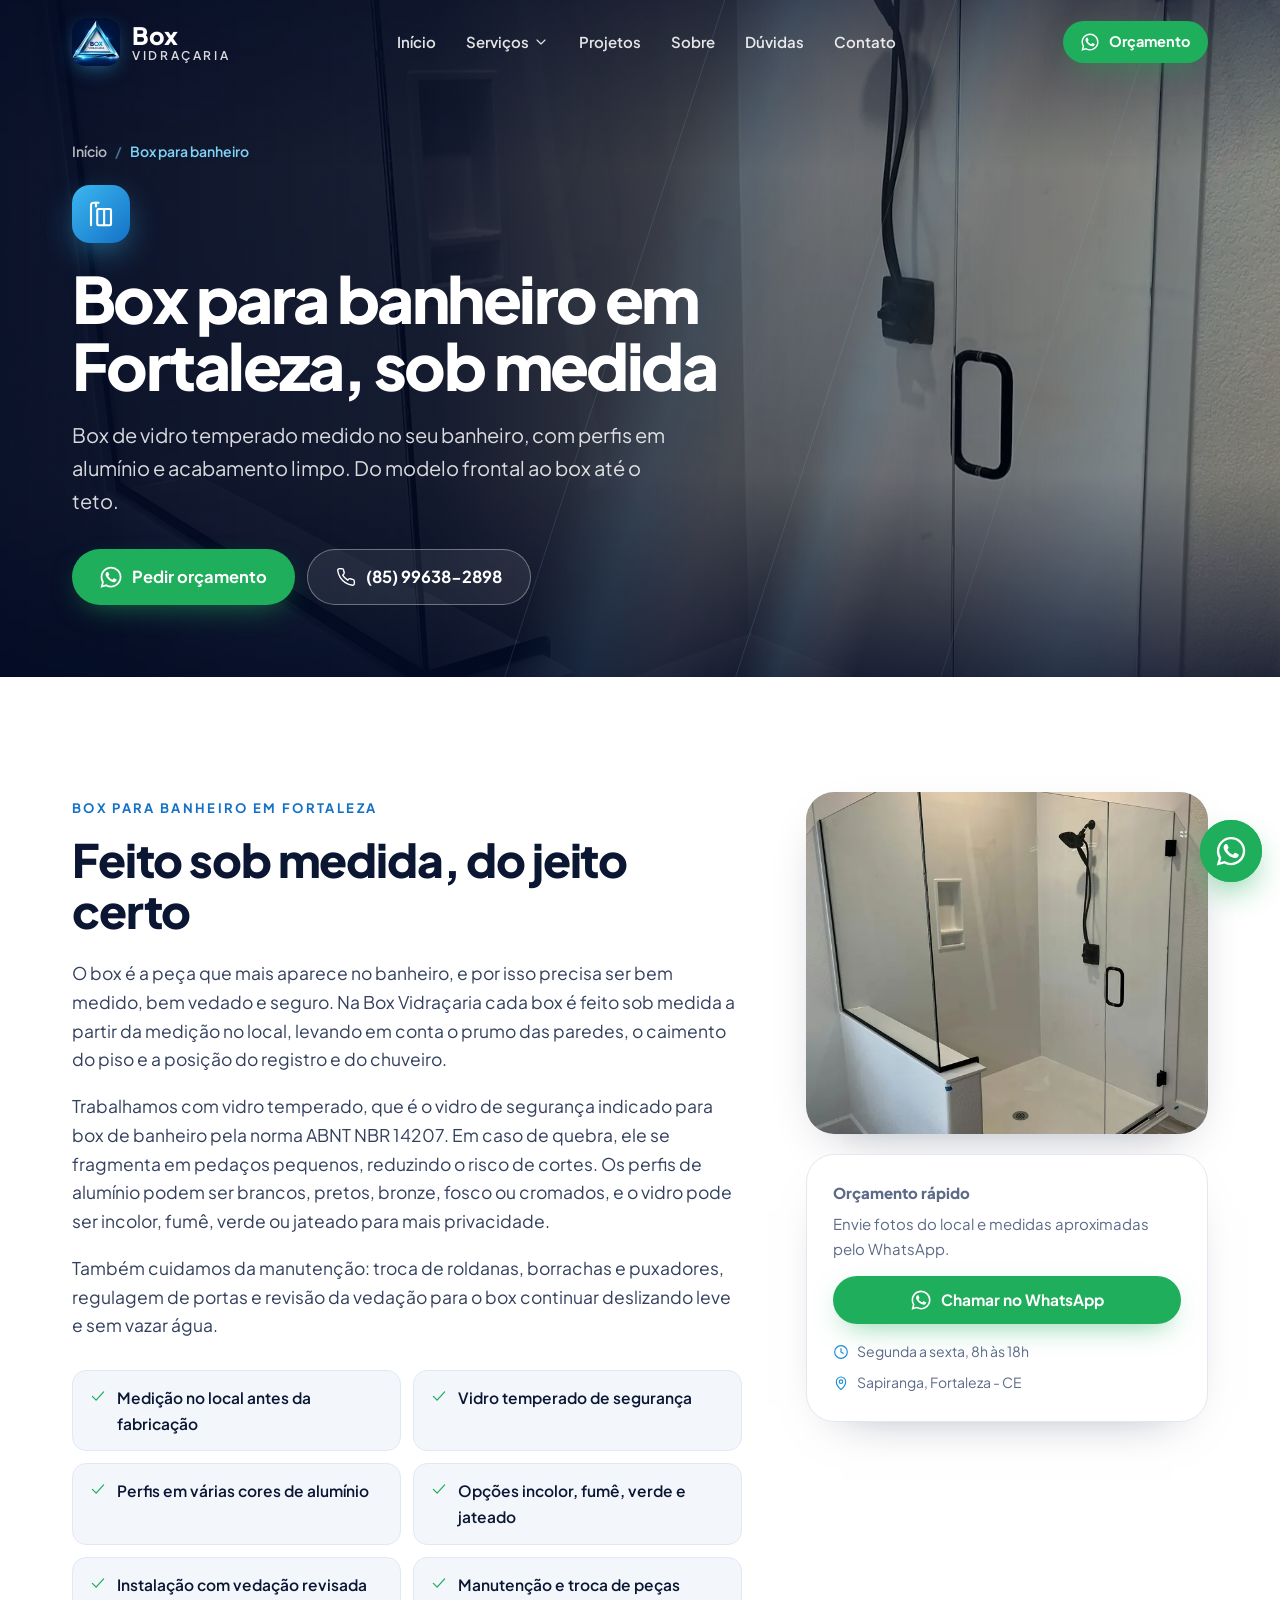
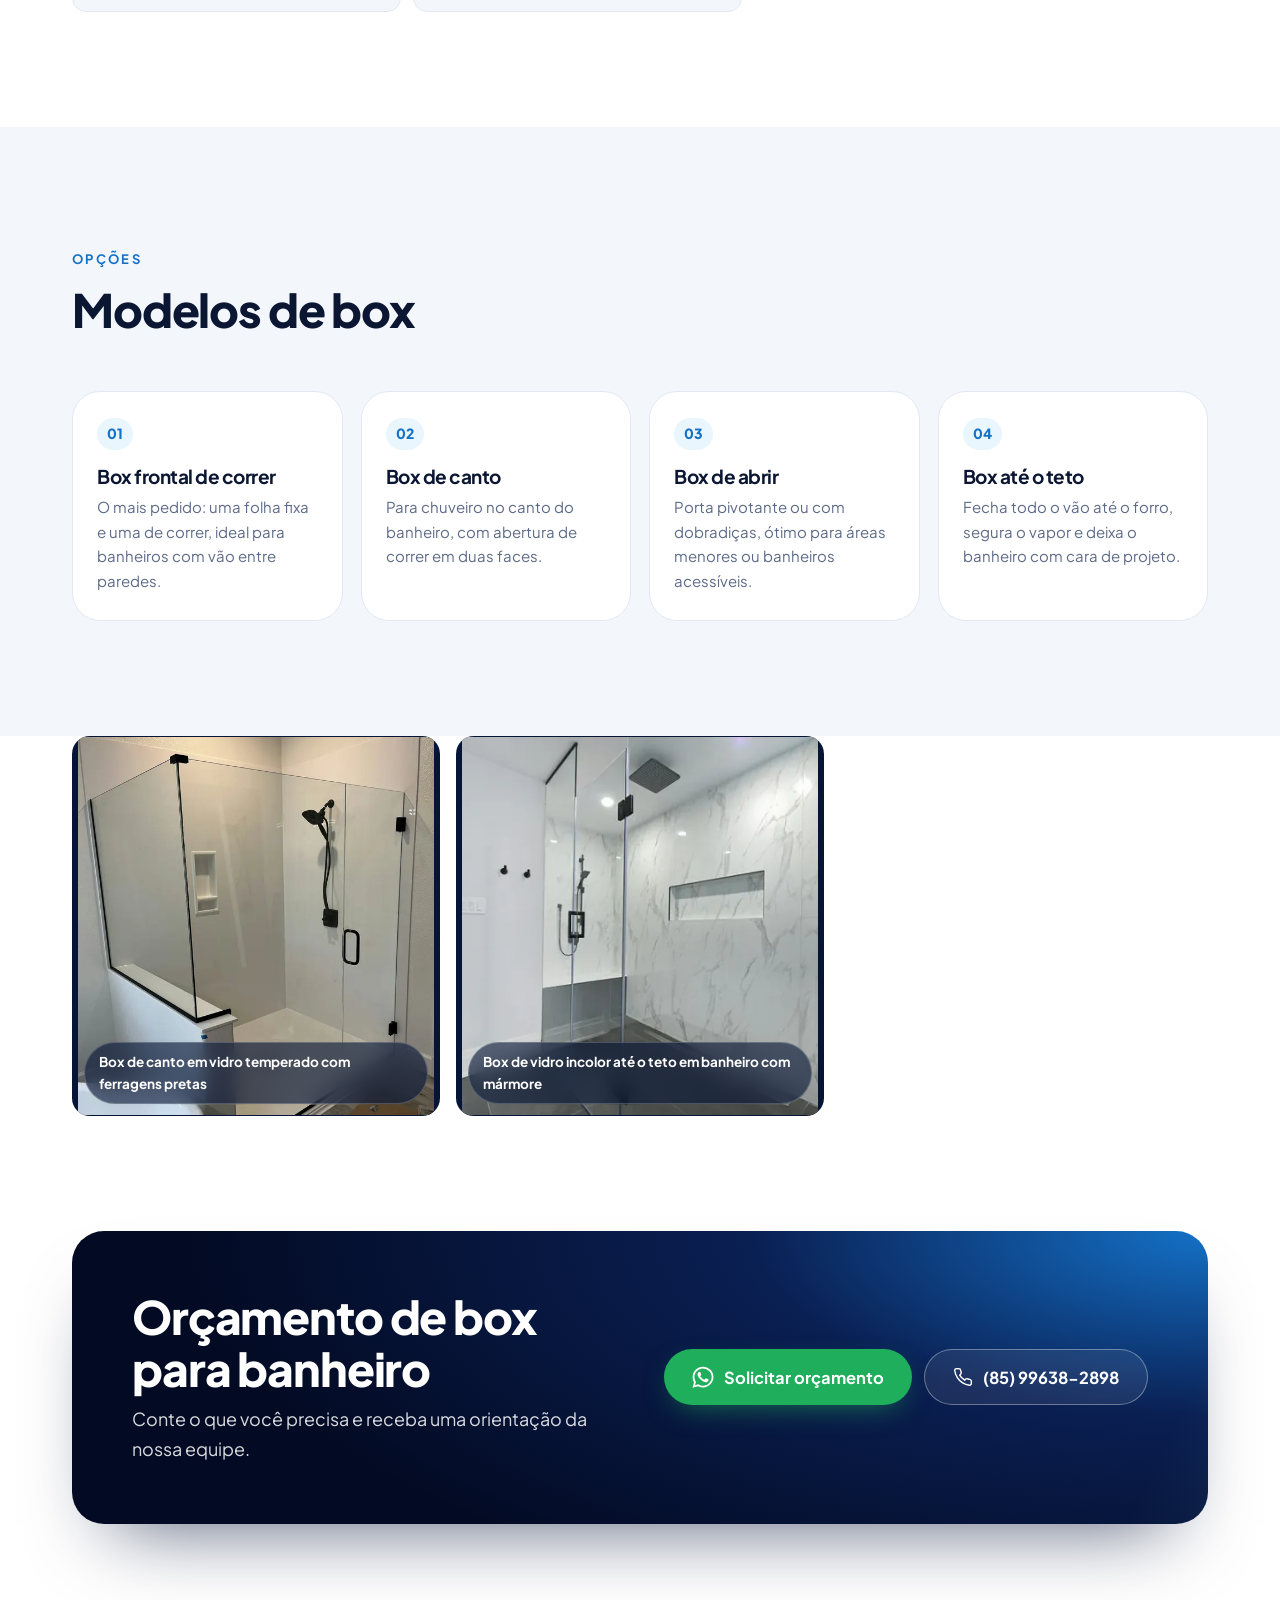
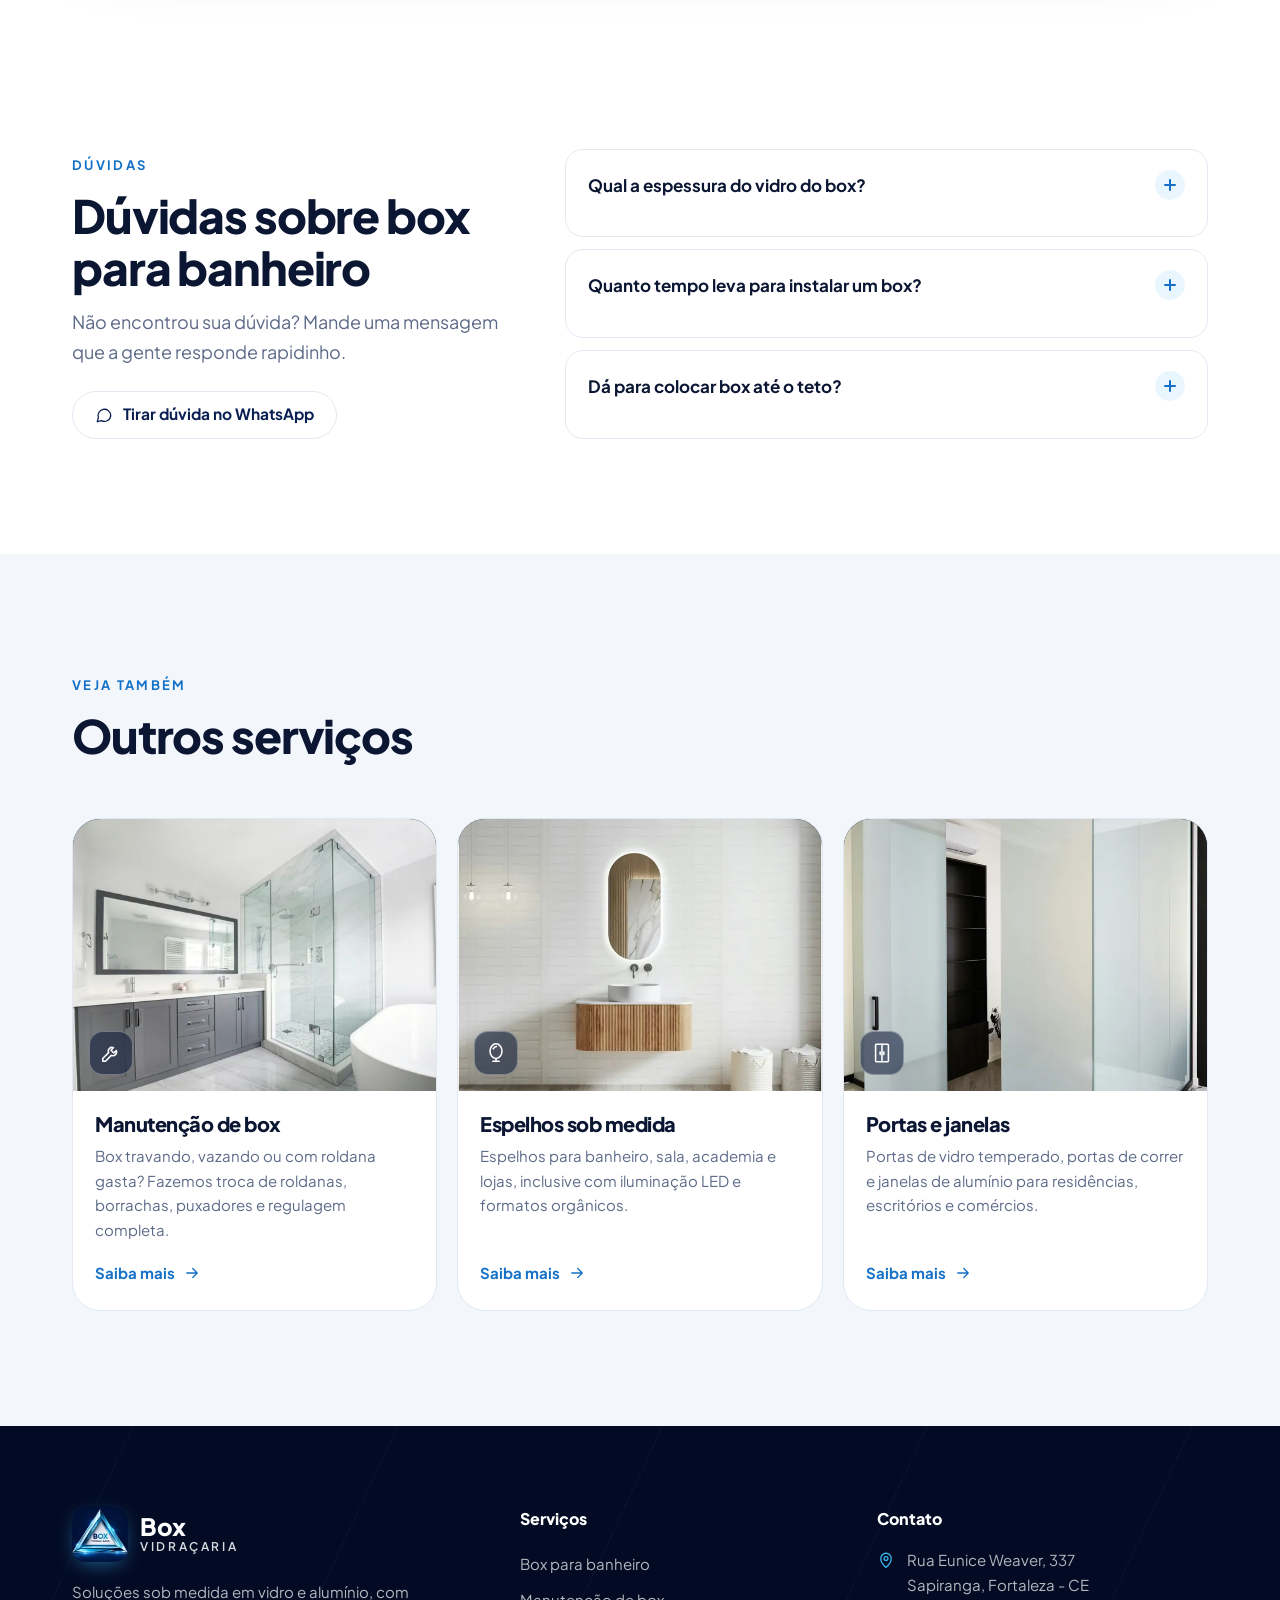
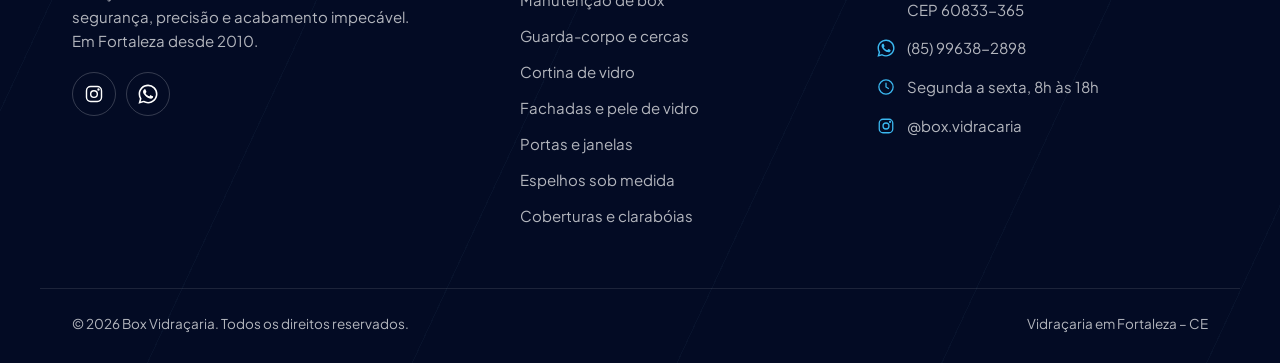
==== box-para-banheiro/index.html @ 55c92d2b "Add files via upload" ====
<!doctype html>
<html lang="pt-BR">
<head>
<meta charset="utf-8">
<meta name="viewport" content="width=device-width, initial-scale=1, viewport-fit=cover">
<title>Box para Banheiro em Fortaleza | Vidro Temperado Sob Medida</title>
<meta name="description" content="Box para banheiro em Fortaleza feito sob medida em vidro temperado: frontal, de canto, de abrir e até o teto. Medição, fabricação e instalação. Peça orçamento.">
<link rel="canonical" href="https://boxvidracariafortaleza.com.br/box-para-banheiro/">
<meta name="robots" content="index, follow, max-image-preview:large">
<meta name="theme-color" content="#061436">
<meta name="geo.region" content="BR-CE">
<meta name="geo.placename" content="Fortaleza">
<meta property="og:type" content="website">
<meta property="og:locale" content="pt_BR">
<meta property="og:site_name" content="Box Vidraçaria">
<meta property="og:title" content="Box para Banheiro em Fortaleza | Vidro Temperado Sob Medida">
<meta property="og:description" content="Box para banheiro em Fortaleza feito sob medida em vidro temperado: frontal, de canto, de abrir e até o teto. Medição, fabricação e instalação. Peça orçamento.">
<meta property="og:url" content="https://boxvidracariafortaleza.com.br/box-para-banheiro/">
<meta property="og:image" content="https://boxvidracariafortaleza.com.br/assets/img/og-box-vidracaria.jpg">
<meta property="og:image:alt" content="Box Vidraçaria – vidraçaria em Fortaleza">
<meta name="twitter:card" content="summary_large_image">
<meta name="twitter:title" content="Box para Banheiro em Fortaleza | Vidro Temperado Sob Medida">
<meta name="twitter:description" content="Box para banheiro em Fortaleza feito sob medida em vidro temperado: frontal, de canto, de abrir e até o teto. Medição, fabricação e instalação. Peça orçamento.">
<meta name="twitter:image" content="https://boxvidracariafortaleza.com.br/assets/img/og-box-vidracaria.jpg">
<link rel="icon" href="../favicon.ico" sizes="any">
<link rel="icon" href="../favicon-32.png" type="image/png" sizes="32x32">
<link rel="apple-touch-icon" href="../apple-touch-icon.png">
<link rel="manifest" href="../site.webmanifest">
<link rel="preconnect" href="https://fonts.googleapis.com">
<link rel="preconnect" href="https://fonts.gstatic.com" crossorigin>
<link href="https://fonts.googleapis.com/css2?family=Plus+Jakarta+Sans:wght@400;500;600;700;800&display=swap" rel="stylesheet">
<link rel="stylesheet" href="../assets/css/styles.css?v=2026-11-05">
<script type="application/ld+json">{"@context":"https://schema.org","@type":"HomeAndConstructionBusiness","@id":"https://boxvidracariafortaleza.com.br/#empresa","name":"Box Vidraçaria","alternateName":"Box Vidraçaria Fortaleza","description":"Vidraçaria em Fortaleza desde 2010: box para banheiro, guarda-corpo, cortina de vidro, espelhos, portas, janelas, fachadas e pele de vidro sob medida.","url":"https://boxvidracariafortaleza.com.br/","logo":"https://boxvidracariafortaleza.com.br/logo.png","image":["https://boxvidracariafortaleza.com.br/assets/img/og-box-vidracaria.jpg","https://boxvidracariafortaleza.com.br/logo.png"],"telephone":"+5585996382898","priceRange":"$$","foundingDate":"2010","address":{"@type":"PostalAddress","streetAddress":"Rua Eunice Weaver, 337","addressLocality":"Fortaleza","addressRegion":"CE","postalCode":"60833-365","addressCountry":"BR"},"hasMap":"https://www.google.com/maps/search/?api=1&query=Rua+Eunice+Weaver+337+Sapiranga+Fortaleza+CE","areaServed":[{"@type":"City","name":"Fortaleza"},{"@type":"AdministrativeArea","name":"Região Metropolitana de Fortaleza"}],"openingHoursSpecification":[{"@type":"OpeningHoursSpecification","dayOfWeek":["Monday","Tuesday","Wednesday","Thursday","Friday"],"opens":"08:00","closes":"18:00"}],"sameAs":["https://www.instagram.com/box.vidracaria/"],"contactPoint":{"@type":"ContactPoint","telephone":"+5585996382898","contactType":"customer service","areaServed":"BR","availableLanguage":"Portuguese"},"hasOfferCatalog":{"@type":"OfferCatalog","name":"Serviços de vidraçaria","itemListElement":[{"@type":"Offer","itemOffered":{"@type":"Service","name":"Box para banheiro","url":"https://boxvidracariafortaleza.com.br/box-para-banheiro/"}},{"@type":"Offer","itemOffered":{"@type":"Service","name":"Manutenção de box","url":"https://boxvidracariafortaleza.com.br/manutencao-de-box/"}},{"@type":"Offer","itemOffered":{"@type":"Service","name":"Guarda-corpo e cercas","url":"https://boxvidracariafortaleza.com.br/guarda-corpo-de-vidro/"}},{"@type":"Offer","itemOffered":{"@type":"Service","name":"Cortina de vidro","url":"https://boxvidracariafortaleza.com.br/cortina-de-vidro/"}},{"@type":"Offer","itemOffered":{"@type":"Service","name":"Fachadas e pele de vidro","url":"https://boxvidracariafortaleza.com.br/fachada-pele-de-vidro/"}},{"@type":"Offer","itemOffered":{"@type":"Service","name":"Portas e janelas","url":"https://boxvidracariafortaleza.com.br/portas-e-janelas/"}},{"@type":"Offer","itemOffered":{"@type":"Service","name":"Espelhos sob medida","url":"https://boxvidracariafortaleza.com.br/espelhos-sob-medida/"}},{"@type":"Offer","itemOffered":{"@type":"Service","name":"Coberturas e clarabóias","url":"https://boxvidracariafortaleza.com.br/cobertura-de-vidro/"}}]}}</script>
<script type="application/ld+json">{"@context":"https://schema.org","@type":"Service","name":"Box para banheiro","serviceType":"Box para banheiro","description":"Box para banheiro em Fortaleza feito sob medida em vidro temperado: frontal, de canto, de abrir e até o teto. Medição, fabricação e instalação. Peça orçamento.","url":"https://boxvidracariafortaleza.com.br/box-para-banheiro/","provider":{"@id":"https://boxvidracariafortaleza.com.br/#empresa"},"areaServed":{"@type":"City","name":"Fortaleza"},"image":"https://boxvidracariafortaleza.com.br/assets/img/box-canto-1600.webp"}</script>
<script type="application/ld+json">{"@context":"https://schema.org","@type":"BreadcrumbList","itemListElement":[{"@type":"ListItem","position":1,"name":"Início","item":"https://boxvidracariafortaleza.com.br/"},{"@type":"ListItem","position":2,"name":"Box para banheiro","item":"https://boxvidracariafortaleza.com.br/box-para-banheiro/"}]}</script>
<script type="application/ld+json">{"@context":"https://schema.org","@type":"FAQPage","mainEntity":[{"@type":"Question","name":"Qual a espessura do vidro do box?","acceptedAnswer":{"@type":"Answer","text":"O padrão para box de correr é o vidro temperado de 8 mm, que oferece boa rigidez e segurança. O vidro é sempre definido na medição, conforme o modelo e o tamanho do vão."}},{"@type":"Question","name":"Quanto tempo leva para instalar um box?","acceptedAnswer":{"@type":"Answer","text":"Depois da medição, o vidro temperado é produzido sob medida. O prazo de entrega é informado no orçamento; a instalação em si costuma ser feita em poucas horas."}},{"@type":"Question","name":"Dá para colocar box até o teto?","acceptedAnswer":{"@type":"Answer","text":"Sim. O box até o teto fecha todo o vão, ajuda a manter o vapor no chuveiro e deixa o banheiro mais moderno. Avaliamos a altura e o forro na visita técnica."}}]}</script>
</head>
<body>
<a class="skip" href="#conteudo">Pular para o conteúdo</a>
<header class="site-header" data-header>
  <div class="container nav-wrap">
    <a class="brand" href="../" aria-label="Box Vidraçaria – página inicial">
      <img src="../assets/img/logo-96.webp" srcset="../assets/img/logo-96.webp 1x, ../assets/img/logo-192.webp 2x" width="48" height="48" alt="">
      <span class="brand-text"><strong>Box</strong><small>Vidraçaria</small></span>
    </a>
    <nav class="main-nav" aria-label="Navegação principal">
      <ul>
        <li><a href="../">Início</a></li>
        <li class="has-drop">
          <button type="button" class="drop-btn" aria-expanded="false" aria-controls="drop-servicos">Serviços <svg class="ico " width="16" height="16" viewBox="0 0 24 24" fill="none" stroke="currentColor" stroke-width="1.7" stroke-linecap="round" stroke-linejoin="round" aria-hidden="true" focusable="false"><path d="M6 9l6 6 6-6"/></svg></button>
          <div class="drop" id="drop-servicos"><ul><li><a href="../box-para-banheiro/"><svg class="ico " width="18" height="18" viewBox="0 0 24 24" fill="none" stroke="currentColor" stroke-width="1.7" stroke-linecap="round" stroke-linejoin="round" aria-hidden="true" focusable="false"><path d="M4 21V5a2 2 0 0 1 2-2h4"/><path d="M8 3v3"/><rect x="9" y="8" width="11" height="13" rx="1"/><path d="M14.5 8v13"/></svg><span>Box para banheiro</span></a></li><li><a href="../manutencao-de-box/"><svg class="ico " width="18" height="18" viewBox="0 0 24 24" fill="none" stroke="currentColor" stroke-width="1.7" stroke-linecap="round" stroke-linejoin="round" aria-hidden="true" focusable="false"><path d="M14.7 6.3a4 4 0 0 0-5.3 5.3L3 18v3h3l6.4-6.4a4 4 0 0 0 5.3-5.3L15 12l-3-3z"/></svg><span>Manutenção de box</span></a></li><li><a href="../guarda-corpo-de-vidro/"><svg class="ico " width="18" height="18" viewBox="0 0 24 24" fill="none" stroke="currentColor" stroke-width="1.7" stroke-linecap="round" stroke-linejoin="round" aria-hidden="true" focusable="false"><path d="M2 7h20M3 7v13M21 7v13M2 20h20"/><path d="M7.5 9.5l3 8M13 9.5l3 8" opacity=".55"/></svg><span>Guarda-corpo e cercas</span></a></li><li><a href="../cortina-de-vidro/"><svg class="ico " width="18" height="18" viewBox="0 0 24 24" fill="none" stroke="currentColor" stroke-width="1.7" stroke-linecap="round" stroke-linejoin="round" aria-hidden="true" focusable="false"><path d="M2 4h20M3 20h18"/><path d="M5 4v16M10 4v16M15 4v16M20 4v16"/><path d="M6.5 9l2 2M11.5 9l2 2M16.5 9l2 2" opacity=".55"/></svg><span>Cortina de vidro</span></a></li><li><a href="../fachada-pele-de-vidro/"><svg class="ico " width="18" height="18" viewBox="0 0 24 24" fill="none" stroke="currentColor" stroke-width="1.7" stroke-linecap="round" stroke-linejoin="round" aria-hidden="true" focusable="false"><rect x="4" y="2.5" width="16" height="19" rx="1"/><path d="M4 8.8h16M4 15.2h16M9.3 2.5v19M14.7 2.5v19"/></svg><span>Fachadas e pele de vidro</span></a></li><li><a href="../portas-e-janelas/"><svg class="ico " width="18" height="18" viewBox="0 0 24 24" fill="none" stroke="currentColor" stroke-width="1.7" stroke-linecap="round" stroke-linejoin="round" aria-hidden="true" focusable="false"><rect x="5" y="2.5" width="14" height="19" rx="1"/><path d="M12 2.5v19M10 11v2.5M14 11v2.5"/></svg><span>Portas e janelas</span></a></li><li><a href="../espelhos-sob-medida/"><svg class="ico " width="18" height="18" viewBox="0 0 24 24" fill="none" stroke="currentColor" stroke-width="1.7" stroke-linecap="round" stroke-linejoin="round" aria-hidden="true" focusable="false"><ellipse cx="12" cy="10" rx="6.5" ry="8"/><path d="M9 7.5c.8-1.6 2-2.4 3.5-2.6M12 18v3M8.5 21h7"/></svg><span>Espelhos sob medida</span></a></li><li><a href="../cobertura-de-vidro/"><svg class="ico " width="18" height="18" viewBox="0 0 24 24" fill="none" stroke="currentColor" stroke-width="1.7" stroke-linecap="round" stroke-linejoin="round" aria-hidden="true" focusable="false"><path d="M2 13L12 4l10 9"/><path d="M5.5 10v10h13V10"/><path d="M8.5 8.2l3.5 3.3 3.5-3.3" opacity=".55"/></svg><span>Coberturas e clarabóias</span></a></li></ul></div>
        </li>
        <li><a href="../#projetos">Projetos</a></li>
        <li><a href="../#sobre">Sobre</a></li>
        <li><a href="../#duvidas">Dúvidas</a></li>
        <li><a href="../#contato">Contato</a></li>
      </ul>
    </nav>
    <div class="nav-actions">
      <a class="btn btn-wa btn-sm hide-sm" href="https://wa.me/5585996382898?text=Ol%C3%A1%21%20Vim%20pelo%20site%20e%20gostaria%20de%20um%20or%C3%A7amento." target="_blank" rel="noopener"><svg class="ico " width="18" height="18" viewBox="0 0 24 24" fill="currentColor" aria-hidden="true" focusable="false"><path d="M17.47 14.38c-.3-.15-1.75-.86-2.02-.96-.27-.1-.47-.15-.66.15-.2.3-.76.96-.93 1.16-.17.2-.34.22-.64.07-.3-.15-1.25-.46-2.38-1.47-.88-.79-1.47-1.76-1.65-2.06-.17-.3-.02-.46.13-.6.13-.14.3-.35.45-.52.15-.17.2-.3.3-.5.1-.2.05-.37-.02-.52-.08-.15-.67-1.6-.92-2.2-.24-.58-.49-.5-.67-.5h-.57c-.2 0-.52.07-.79.37-.27.3-1.04 1.02-1.04 2.48 0 1.46 1.07 2.88 1.21 3.08.15.2 2.1 3.2 5.08 4.49.71.31 1.26.49 1.7.63.71.23 1.36.2 1.87.12.57-.09 1.75-.72 2-1.41.25-.69.25-1.29.17-1.41-.07-.12-.27-.2-.57-.35zM12.04 21.5h-.01a9.4 9.4 0 0 1-4.8-1.31l-.34-.2-3.57.94.95-3.48-.22-.36a9.41 9.41 0 0 1-1.44-5.02c0-5.2 4.23-9.43 9.44-9.43a9.37 9.37 0 0 1 6.67 2.77 9.37 9.37 0 0 1 2.76 6.67c0 5.2-4.24 9.42-9.44 9.42zm8.03-17.46A11.27 11.27 0 0 0 12.04.72C5.79.72.7 5.8.7 12.06c0 2 .52 3.95 1.52 5.67L.6 23.6l6.02-1.58a11.33 11.33 0 0 0 5.42 1.38h.01c6.25 0 11.34-5.09 11.34-11.34 0-3.03-1.18-5.88-3.32-8.02z"/></svg><span>Orçamento</span></a>
      <button class="menu-btn" type="button" aria-expanded="false" aria-controls="menu-movel" aria-label="Abrir menu" data-menu-btn>
        <span class="menu-ico"><svg class="ico " width="22" height="22" viewBox="0 0 24 24" fill="none" stroke="currentColor" stroke-width="1.7" stroke-linecap="round" stroke-linejoin="round" aria-hidden="true" focusable="false"><path d="M4 7h16M4 12h16M4 17h16"/></svg></span><span class="close-ico"><svg class="ico " width="22" height="22" viewBox="0 0 24 24" fill="none" stroke="currentColor" stroke-width="1.7" stroke-linecap="round" stroke-linejoin="round" aria-hidden="true" focusable="false"><path d="M6 6l12 12M18 6L6 18"/></svg></span>
      </button>
    </div>
  </div>
  <div class="mobile-menu" id="menu-movel" data-menu hidden>
    <div class="container">
      <p class="mm-label">Serviços</p>
      <ul class="mm-services"><li><a href="../box-para-banheiro/">Box para banheiro</a></li><li><a href="../manutencao-de-box/">Manutenção de box</a></li><li><a href="../guarda-corpo-de-vidro/">Guarda-corpo e cercas</a></li><li><a href="../cortina-de-vidro/">Cortina de vidro</a></li><li><a href="../fachada-pele-de-vidro/">Fachadas e pele de vidro</a></li><li><a href="../portas-e-janelas/">Portas e janelas</a></li><li><a href="../espelhos-sob-medida/">Espelhos sob medida</a></li><li><a href="../cobertura-de-vidro/">Coberturas e clarabóias</a></li></ul>
      <ul class="mm-main">
        <li><a href="../">Início</a></li>
        <li><a href="../#projetos">Projetos</a></li>
        <li><a href="../#sobre">Sobre</a></li>
        <li><a href="../#duvidas">Dúvidas</a></li>
        <li><a href="../#contato">Contato</a></li>
      </ul>
      <a class="btn btn-wa btn-block" href="https://wa.me/5585996382898?text=Ol%C3%A1%21%20Vim%20pelo%20site%20e%20gostaria%20de%20um%20or%C3%A7amento." target="_blank" rel="noopener"><svg class="ico " width="20" height="20" viewBox="0 0 24 24" fill="currentColor" aria-hidden="true" focusable="false"><path d="M17.47 14.38c-.3-.15-1.75-.86-2.02-.96-.27-.1-.47-.15-.66.15-.2.3-.76.96-.93 1.16-.17.2-.34.22-.64.07-.3-.15-1.25-.46-2.38-1.47-.88-.79-1.47-1.76-1.65-2.06-.17-.3-.02-.46.13-.6.13-.14.3-.35.45-.52.15-.17.2-.3.3-.5.1-.2.05-.37-.02-.52-.08-.15-.67-1.6-.92-2.2-.24-.58-.49-.5-.67-.5h-.57c-.2 0-.52.07-.79.37-.27.3-1.04 1.02-1.04 2.48 0 1.46 1.07 2.88 1.21 3.08.15.2 2.1 3.2 5.08 4.49.71.31 1.26.49 1.7.63.71.23 1.36.2 1.87.12.57-.09 1.75-.72 2-1.41.25-.69.25-1.29.17-1.41-.07-.12-.27-.2-.57-.35zM12.04 21.5h-.01a9.4 9.4 0 0 1-4.8-1.31l-.34-.2-3.57.94.95-3.48-.22-.36a9.41 9.41 0 0 1-1.44-5.02c0-5.2 4.23-9.43 9.44-9.43a9.37 9.37 0 0 1 6.67 2.77 9.37 9.37 0 0 1 2.76 6.67c0 5.2-4.24 9.42-9.44 9.42zm8.03-17.46A11.27 11.27 0 0 0 12.04.72C5.79.72.7 5.8.7 12.06c0 2 .52 3.95 1.52 5.67L.6 23.6l6.02-1.58a11.33 11.33 0 0 0 5.42 1.38h.01c6.25 0 11.34-5.09 11.34-11.34 0-3.03-1.18-5.88-3.32-8.02z"/></svg><span>Pedir orçamento no WhatsApp</span></a>
      <a class="mm-phone" href="tel:+5585996382898"><svg class="ico " width="18" height="18" viewBox="0 0 24 24" fill="none" stroke="currentColor" stroke-width="1.7" stroke-linecap="round" stroke-linejoin="round" aria-hidden="true" focusable="false"><path d="M22 16.9v3a2 2 0 0 1-2.2 2 19.8 19.8 0 0 1-8.6-3.1 19.5 19.5 0 0 1-6-6A19.8 19.8 0 0 1 2.1 4.2 2 2 0 0 1 4.1 2h3a2 2 0 0 1 2 1.7c.1.9.4 1.8.7 2.7a2 2 0 0 1-.5 2.1L8 9.8a16 16 0 0 0 6 6l1.3-1.3a2 2 0 0 1 2.1-.4c.9.3 1.8.6 2.7.7a2 2 0 0 1 1.7 2z"/></svg> (85) 99638-2898</a>
    </div>
  </div>
</header>

<main id="conteudo">
<section class="page-hero" aria-labelledby="page-title">
  <div class="page-hero-bg" aria-hidden="true"><img src="../assets/img/box-canto-1600.webp" srcset="../assets/img/box-canto-640.webp 640w, ../assets/img/box-canto-1024.webp 1024w, ../assets/img/box-canto-1600.webp 1600w" sizes="100vw" width="1600" height="2133" alt="" fetchpriority="high"></div>
  <div class="hero-shade" aria-hidden="true"></div>
  <div class="hero-glass" aria-hidden="true"><span></span><span></span><span></span></div>
  <div class="container page-hero-inner">
    <nav class="crumbs hero-in" style="--i:0" aria-label="Você está em">
      <ol><li><a href="../">Início</a></li><li aria-current="page">Box para banheiro</li></ol>
    </nav>
    <span class="page-ico hero-in" style="--i:1"><svg class="ico " width="30" height="30" viewBox="0 0 24 24" fill="none" stroke="currentColor" stroke-width="1.7" stroke-linecap="round" stroke-linejoin="round" aria-hidden="true" focusable="false"><path d="M4 21V5a2 2 0 0 1 2-2h4"/><path d="M8 3v3"/><rect x="9" y="8" width="11" height="13" rx="1"/><path d="M14.5 8v13"/></svg></span>
    <h1 id="page-title" class="page-title hero-in" style="--i:2">Box para banheiro em Fortaleza, sob medida</h1>
    <p class="hero-lead hero-in" style="--i:3">Box de vidro temperado medido no seu banheiro, com perfis em alumínio e acabamento limpo. Do modelo frontal ao box até o teto.</p>
    <div class="hero-ctas hero-in" style="--i:4">
      <a class="btn btn-wa btn-lg" href="https://wa.me/5585996382898?text=Ol%C3%A1%21%20Vim%20pelo%20site%20e%20gostaria%20de%20um%20or%C3%A7amento%20de%20box%20para%20banheiro." target="_blank" rel="noopener"><svg class="ico " width="22" height="22" viewBox="0 0 24 24" fill="currentColor" aria-hidden="true" focusable="false"><path d="M17.47 14.38c-.3-.15-1.75-.86-2.02-.96-.27-.1-.47-.15-.66.15-.2.3-.76.96-.93 1.16-.17.2-.34.22-.64.07-.3-.15-1.25-.46-2.38-1.47-.88-.79-1.47-1.76-1.65-2.06-.17-.3-.02-.46.13-.6.13-.14.3-.35.45-.52.15-.17.2-.3.3-.5.1-.2.05-.37-.02-.52-.08-.15-.67-1.6-.92-2.2-.24-.58-.49-.5-.67-.5h-.57c-.2 0-.52.07-.79.37-.27.3-1.04 1.02-1.04 2.48 0 1.46 1.07 2.88 1.21 3.08.15.2 2.1 3.2 5.08 4.49.71.31 1.26.49 1.7.63.71.23 1.36.2 1.87.12.57-.09 1.75-.72 2-1.41.25-.69.25-1.29.17-1.41-.07-.12-.27-.2-.57-.35zM12.04 21.5h-.01a9.4 9.4 0 0 1-4.8-1.31l-.34-.2-3.57.94.95-3.48-.22-.36a9.41 9.41 0 0 1-1.44-5.02c0-5.2 4.23-9.43 9.44-9.43a9.37 9.37 0 0 1 6.67 2.77 9.37 9.37 0 0 1 2.76 6.67c0 5.2-4.24 9.42-9.44 9.42zm8.03-17.46A11.27 11.27 0 0 0 12.04.72C5.79.72.7 5.8.7 12.06c0 2 .52 3.95 1.52 5.67L.6 23.6l6.02-1.58a11.33 11.33 0 0 0 5.42 1.38h.01c6.25 0 11.34-5.09 11.34-11.34 0-3.03-1.18-5.88-3.32-8.02z"/></svg><span>Pedir orçamento</span></a>
      <a class="btn btn-ghost-light btn-lg" href="tel:+5585996382898"><svg class="ico " width="20" height="20" viewBox="0 0 24 24" fill="none" stroke="currentColor" stroke-width="1.7" stroke-linecap="round" stroke-linejoin="round" aria-hidden="true" focusable="false"><path d="M22 16.9v3a2 2 0 0 1-2.2 2 19.8 19.8 0 0 1-8.6-3.1 19.5 19.5 0 0 1-6-6A19.8 19.8 0 0 1 2.1 4.2 2 2 0 0 1 4.1 2h3a2 2 0 0 1 2 1.7c.1.9.4 1.8.7 2.7a2 2 0 0 1-.5 2.1L8 9.8a16 16 0 0 0 6 6l1.3-1.3a2 2 0 0 1 2.1-.4c.9.3 1.8.6 2.7.7a2 2 0 0 1 1.7 2z"/></svg><span>(85) 99638-2898</span></a>
    </div>
  </div>
</section>

<section class="section" aria-labelledby="intro-title">
  <div class="container svc-grid">
    <div class="svc-copy">
      <p class="eyebrow" data-reveal>Box para banheiro em Fortaleza</p>
      <h2 id="intro-title" class="h2" data-reveal>Feito sob medida, do jeito certo</h2>
      <div class="prose" data-reveal><p>O box é a peça que mais aparece no banheiro, e por isso precisa ser bem medido, bem vedado e seguro. Na Box Vidraçaria cada box é feito sob medida a partir da medição no local, levando em conta o prumo das paredes, o caimento do piso e a posição do registro e do chuveiro.</p><p>Trabalhamos com vidro temperado, que é o vidro de segurança indicado para box de banheiro pela norma ABNT NBR 14207. Em caso de quebra, ele se fragmenta em pedaços pequenos, reduzindo o risco de cortes. Os perfis de alumínio podem ser brancos, pretos, bronze, fosco ou cromados, e o vidro pode ser incolor, fumê, verde ou jateado para mais privacidade.</p><p>Também cuidamos da manutenção: troca de roldanas, borrachas e puxadores, regulagem de portas e revisão da vedação para o box continuar deslizando leve e sem vazar água.</p></div>
      <ul class="benefits" data-reveal><li><svg class="ico " width="18" height="18" viewBox="0 0 24 24" fill="none" stroke="currentColor" stroke-width="1.7" stroke-linecap="round" stroke-linejoin="round" aria-hidden="true" focusable="false"><path d="M4.5 12.5l5 5 10-11"/></svg><span>Medição no local antes da fabricação</span></li><li><svg class="ico " width="18" height="18" viewBox="0 0 24 24" fill="none" stroke="currentColor" stroke-width="1.7" stroke-linecap="round" stroke-linejoin="round" aria-hidden="true" focusable="false"><path d="M4.5 12.5l5 5 10-11"/></svg><span>Vidro temperado de segurança</span></li><li><svg class="ico " width="18" height="18" viewBox="0 0 24 24" fill="none" stroke="currentColor" stroke-width="1.7" stroke-linecap="round" stroke-linejoin="round" aria-hidden="true" focusable="false"><path d="M4.5 12.5l5 5 10-11"/></svg><span>Perfis em várias cores de alumínio</span></li><li><svg class="ico " width="18" height="18" viewBox="0 0 24 24" fill="none" stroke="currentColor" stroke-width="1.7" stroke-linecap="round" stroke-linejoin="round" aria-hidden="true" focusable="false"><path d="M4.5 12.5l5 5 10-11"/></svg><span>Opções incolor, fumê, verde e jateado</span></li><li><svg class="ico " width="18" height="18" viewBox="0 0 24 24" fill="none" stroke="currentColor" stroke-width="1.7" stroke-linecap="round" stroke-linejoin="round" aria-hidden="true" focusable="false"><path d="M4.5 12.5l5 5 10-11"/></svg><span>Instalação com vedação revisada</span></li><li><svg class="ico " width="18" height="18" viewBox="0 0 24 24" fill="none" stroke="currentColor" stroke-width="1.7" stroke-linecap="round" stroke-linejoin="round" aria-hidden="true" focusable="false"><path d="M4.5 12.5l5 5 10-11"/></svg><span>Manutenção e troca de peças</span></li></ul>
    </div>
    <aside class="svc-side">
      <div class="svc-photo" data-reveal><img src="../assets/img/box-canto-1600.webp" srcset="../assets/img/box-canto-640.webp 640w, ../assets/img/box-canto-1024.webp 1024w, ../assets/img/box-canto-1600.webp 1600w" sizes="(min-width: 1000px) 38vw, 100vw" width="1600" height="2133" alt="Box de canto em vidro temperado com ferragens pretas" loading="lazy" decoding="async"></div>
      <div class="side-card" data-reveal>
        <p class="side-title">Orçamento rápido</p>
        <p>Envie fotos do local e medidas aproximadas pelo WhatsApp.</p>
        <a class="btn btn-wa btn-block" href="https://wa.me/5585996382898?text=Ol%C3%A1%21%20Vim%20pelo%20site%20e%20gostaria%20de%20um%20or%C3%A7amento%20de%20box%20para%20banheiro." target="_blank" rel="noopener"><svg class="ico " width="20" height="20" viewBox="0 0 24 24" fill="currentColor" aria-hidden="true" focusable="false"><path d="M17.47 14.38c-.3-.15-1.75-.86-2.02-.96-.27-.1-.47-.15-.66.15-.2.3-.76.96-.93 1.16-.17.2-.34.22-.64.07-.3-.15-1.25-.46-2.38-1.47-.88-.79-1.47-1.76-1.65-2.06-.17-.3-.02-.46.13-.6.13-.14.3-.35.45-.52.15-.17.2-.3.3-.5.1-.2.05-.37-.02-.52-.08-.15-.67-1.6-.92-2.2-.24-.58-.49-.5-.67-.5h-.57c-.2 0-.52.07-.79.37-.27.3-1.04 1.02-1.04 2.48 0 1.46 1.07 2.88 1.21 3.08.15.2 2.1 3.2 5.08 4.49.71.31 1.26.49 1.7.63.71.23 1.36.2 1.87.12.57-.09 1.75-.72 2-1.41.25-.69.25-1.29.17-1.41-.07-.12-.27-.2-.57-.35zM12.04 21.5h-.01a9.4 9.4 0 0 1-4.8-1.31l-.34-.2-3.57.94.95-3.48-.22-.36a9.41 9.41 0 0 1-1.44-5.02c0-5.2 4.23-9.43 9.44-9.43a9.37 9.37 0 0 1 6.67 2.77 9.37 9.37 0 0 1 2.76 6.67c0 5.2-4.24 9.42-9.44 9.42zm8.03-17.46A11.27 11.27 0 0 0 12.04.72C5.79.72.7 5.8.7 12.06c0 2 .52 3.95 1.52 5.67L.6 23.6l6.02-1.58a11.33 11.33 0 0 0 5.42 1.38h.01c6.25 0 11.34-5.09 11.34-11.34 0-3.03-1.18-5.88-3.32-8.02z"/></svg><span>Chamar no WhatsApp</span></a>
        <ul class="side-info">
          <li><svg class="ico " width="16" height="16" viewBox="0 0 24 24" fill="none" stroke="currentColor" stroke-width="1.7" stroke-linecap="round" stroke-linejoin="round" aria-hidden="true" focusable="false"><circle cx="12" cy="12" r="9.5"/><path d="M12 7v5l3.2 2"/></svg> Segunda a sexta, 8h às 18h</li>
          <li><svg class="ico " width="16" height="16" viewBox="0 0 24 24" fill="none" stroke="currentColor" stroke-width="1.7" stroke-linecap="round" stroke-linejoin="round" aria-hidden="true" focusable="false"><path d="M12 22s7-6.2 7-12a7 7 0 1 0-14 0c0 5.8 7 12 7 12z"/><circle cx="12" cy="10" r="2.6"/></svg> Sapiranga, Fortaleza - CE</li>
        </ul>
      </div>
    </aside>
  </div>
</section>

<section class="section soft" aria-labelledby="opt-title">
  <div class="container">
    <div class="section-head" data-reveal>
      <p class="eyebrow">Opções</p>
      <h2 id="opt-title" class="h2">Modelos de box</h2>
    </div>
    <ol class="opts">
          <li class="opt" data-reveal style="--d:0ms"><span class="opt-n">01</span><h3>Box frontal de correr</h3><p>O mais pedido: uma folha fixa e uma de correr, ideal para banheiros com vão entre paredes.</p></li>
          <li class="opt" data-reveal style="--d:70ms"><span class="opt-n">02</span><h3>Box de canto</h3><p>Para chuveiro no canto do banheiro, com abertura de correr em duas faces.</p></li>
          <li class="opt" data-reveal style="--d:140ms"><span class="opt-n">03</span><h3>Box de abrir</h3><p>Porta pivotante ou com dobradiças, ótimo para áreas menores ou banheiros acessíveis.</p></li>
          <li class="opt" data-reveal style="--d:210ms"><span class="opt-n">04</span><h3>Box até o teto</h3><p>Fecha todo o vão até o forro, segura o vapor e deixa o banheiro com cara de projeto.</p></li>
    </ol>
  </div>
</section>

<section class="section pt-0" aria-label="Fotos de box para banheiro">
  <div class="container">
    <div class="gallery gallery-sm">
          <figure class="g-item" data-reveal style="--d:0ms">
            <button type="button" class="g-btn" data-lb data-cap="Box de canto em vidro temperado com ferragens pretas" aria-label="Ampliar foto: Box de canto em vidro temperado com ferragens pretas"><img src="../assets/img/box-canto-1600.webp" srcset="../assets/img/box-canto-640.webp 640w, ../assets/img/box-canto-1024.webp 1024w, ../assets/img/box-canto-1600.webp 1600w" sizes="(min-width: 900px) 33vw, 100vw" width="1600" height="2133" alt="Box de canto em vidro temperado com ferragens pretas" loading="lazy" decoding="async"></button>
            <figcaption>Box de canto em vidro temperado com ferragens pretas</figcaption>
          </figure>
          <figure class="g-item" data-reveal style="--d:80ms">
            <button type="button" class="g-btn" data-lb data-cap="Box de vidro incolor até o teto em banheiro com mármore" aria-label="Ampliar foto: Box de vidro incolor até o teto em banheiro com mármore"><img src="../assets/img/box-frontal-1600.webp" srcset="../assets/img/box-frontal-640.webp 640w, ../assets/img/box-frontal-1024.webp 1024w, ../assets/img/box-frontal-1600.webp 1600w" sizes="(min-width: 900px) 33vw, 100vw" width="1600" height="1067" alt="Box de vidro incolor até o teto em banheiro com mármore" loading="lazy" decoding="async"></button>
            <figcaption>Box de vidro incolor até o teto em banheiro com mármore</figcaption>
          </figure>
    </div>
  </div>
</section>

<section class="cta-band" aria-label="Solicitar orçamento">
  <div class="container">
    <div class="cta-card" data-reveal>
      <div class="cta-shine" aria-hidden="true"></div>
      <div>
        <h2 class="h2">Orçamento de box para banheiro</h2>
        <p>Conte o que você precisa e receba uma orientação da nossa equipe.</p>
      </div>
      <div class="cta-actions">
        <a class="btn btn-wa btn-lg" href="https://wa.me/5585996382898?text=Ol%C3%A1%21%20Vim%20pelo%20site%20e%20gostaria%20de%20um%20or%C3%A7amento%20de%20box%20para%20banheiro." target="_blank" rel="noopener"><svg class="ico " width="22" height="22" viewBox="0 0 24 24" fill="currentColor" aria-hidden="true" focusable="false"><path d="M17.47 14.38c-.3-.15-1.75-.86-2.02-.96-.27-.1-.47-.15-.66.15-.2.3-.76.96-.93 1.16-.17.2-.34.22-.64.07-.3-.15-1.25-.46-2.38-1.47-.88-.79-1.47-1.76-1.65-2.06-.17-.3-.02-.46.13-.6.13-.14.3-.35.45-.52.15-.17.2-.3.3-.5.1-.2.05-.37-.02-.52-.08-.15-.67-1.6-.92-2.2-.24-.58-.49-.5-.67-.5h-.57c-.2 0-.52.07-.79.37-.27.3-1.04 1.02-1.04 2.48 0 1.46 1.07 2.88 1.21 3.08.15.2 2.1 3.2 5.08 4.49.71.31 1.26.49 1.7.63.71.23 1.36.2 1.87.12.57-.09 1.75-.72 2-1.41.25-.69.25-1.29.17-1.41-.07-.12-.27-.2-.57-.35zM12.04 21.5h-.01a9.4 9.4 0 0 1-4.8-1.31l-.34-.2-3.57.94.95-3.48-.22-.36a9.41 9.41 0 0 1-1.44-5.02c0-5.2 4.23-9.43 9.44-9.43a9.37 9.37 0 0 1 6.67 2.77 9.37 9.37 0 0 1 2.76 6.67c0 5.2-4.24 9.42-9.44 9.42zm8.03-17.46A11.27 11.27 0 0 0 12.04.72C5.79.72.7 5.8.7 12.06c0 2 .52 3.95 1.52 5.67L.6 23.6l6.02-1.58a11.33 11.33 0 0 0 5.42 1.38h.01c6.25 0 11.34-5.09 11.34-11.34 0-3.03-1.18-5.88-3.32-8.02z"/></svg><span>Solicitar orçamento</span></a>
        <a class="btn btn-ghost-light btn-lg" href="tel:+5585996382898"><svg class="ico " width="20" height="20" viewBox="0 0 24 24" fill="none" stroke="currentColor" stroke-width="1.7" stroke-linecap="round" stroke-linejoin="round" aria-hidden="true" focusable="false"><path d="M22 16.9v3a2 2 0 0 1-2.2 2 19.8 19.8 0 0 1-8.6-3.1 19.5 19.5 0 0 1-6-6A19.8 19.8 0 0 1 2.1 4.2 2 2 0 0 1 4.1 2h3a2 2 0 0 1 2 1.7c.1.9.4 1.8.7 2.7a2 2 0 0 1-.5 2.1L8 9.8a16 16 0 0 0 6 6l1.3-1.3a2 2 0 0 1 2.1-.4c.9.3 1.8.6 2.7.7a2 2 0 0 1 1.7 2z"/></svg><span>(85) 99638-2898</span></a>
      </div>
    </div>
  </div>
</section>


<section class="section faq" id="duvidas" aria-labelledby="faq-title">
  <div class="container faq-grid">
    <div class="faq-head" data-reveal>
      <p class="eyebrow">Dúvidas</p>
      <h2 id="faq-title" class="h2">Dúvidas sobre box para banheiro</h2>
      <p class="lead-sm">Não encontrou sua dúvida? Mande uma mensagem que a gente responde rapidinho.</p>
      <a class="btn btn-outline" href="https://wa.me/5585996382898?text=Ol%C3%A1%21%20Tenho%20uma%20d%C3%BAvida%20sobre%20os%20servi%C3%A7os%20da%20Box%20Vidra%C3%A7aria." target="_blank" rel="noopener"><svg class="ico " width="18" height="18" viewBox="0 0 24 24" fill="none" stroke="currentColor" stroke-width="1.7" stroke-linecap="round" stroke-linejoin="round" aria-hidden="true" focusable="false"><path d="M21 12a8.5 8.5 0 0 1-12.6 7.5L3 21l1.5-5.4A8.5 8.5 0 1 1 21 12z"/></svg><span>Tirar dúvida no WhatsApp</span></a>
    </div>
    <div class="faq-list">
      <details class="faq-item" data-reveal>
        <summary><span>Qual a espessura do vidro do box?</span><span class="faq-plus" aria-hidden="true"></span></summary>
        <div class="faq-a"><p>O padrão para box de correr é o vidro temperado de 8 mm, que oferece boa rigidez e segurança. O vidro é sempre definido na medição, conforme o modelo e o tamanho do vão.</p></div>
      </details>
      <details class="faq-item" data-reveal>
        <summary><span>Quanto tempo leva para instalar um box?</span><span class="faq-plus" aria-hidden="true"></span></summary>
        <div class="faq-a"><p>Depois da medição, o vidro temperado é produzido sob medida. O prazo de entrega é informado no orçamento; a instalação em si costuma ser feita em poucas horas.</p></div>
      </details>
      <details class="faq-item" data-reveal>
        <summary><span>Dá para colocar box até o teto?</span><span class="faq-plus" aria-hidden="true"></span></summary>
        <div class="faq-a"><p>Sim. O box até o teto fecha todo o vão, ajuda a manter o vapor no chuveiro e deixa o banheiro mais moderno. Avaliamos a altura e o forro na visita técnica.</p></div>
      </details>
    </div>
  </div>
</section>

<section class="section soft" aria-labelledby="rel-title">
  <div class="container">
    <div class="section-head" data-reveal>
      <p class="eyebrow">Veja também</p>
      <h2 id="rel-title" class="h2">Outros serviços</h2>
    </div>
    <div class="services-grid three">
      <a class="service-card" href="../manutencao-de-box/" data-reveal style="--d:0ms">
        <div class="sc-media"><img src="../assets/img/box-manutencao-1600.webp" srcset="../assets/img/box-manutencao-640.webp 640w, ../assets/img/box-manutencao-1024.webp 1024w, ../assets/img/box-manutencao-1600.webp 1600w" sizes="(min-width: 1100px) 25vw, (min-width: 640px) 50vw, 100vw" width="1600" height="1067" alt="Manutenção de box – Box Vidraçaria Fortaleza" loading="lazy" decoding="async"><span class="sc-ico"><svg class="ico " width="22" height="22" viewBox="0 0 24 24" fill="none" stroke="currentColor" stroke-width="1.7" stroke-linecap="round" stroke-linejoin="round" aria-hidden="true" focusable="false"><path d="M14.7 6.3a4 4 0 0 0-5.3 5.3L3 18v3h3l6.4-6.4a4 4 0 0 0 5.3-5.3L15 12l-3-3z"/></svg></span></div>
        <div class="sc-body">
          <h3>Manutenção de box</h3>
          <p>Box travando, vazando ou com roldana gasta? Fazemos troca de roldanas, borrachas, puxadores e regulagem completa.</p>
          <span class="sc-link">Saiba mais <svg class="ico " width="18" height="18" viewBox="0 0 24 24" fill="none" stroke="currentColor" stroke-width="1.7" stroke-linecap="round" stroke-linejoin="round" aria-hidden="true" focusable="false"><path d="M5 12h14M13 6l6 6-6 6"/></svg></span>
        </div>
      </a>
      <a class="service-card" href="../espelhos-sob-medida/" data-reveal style="--d:70ms">
        <div class="sc-media"><img src="../assets/img/espelho-led-1600.webp" srcset="../assets/img/espelho-led-640.webp 640w, ../assets/img/espelho-led-1024.webp 1024w, ../assets/img/espelho-led-1600.webp 1600w" sizes="(min-width: 1100px) 25vw, (min-width: 640px) 50vw, 100vw" width="1600" height="1487" alt="Espelhos sob medida – Box Vidraçaria Fortaleza" loading="lazy" decoding="async"><span class="sc-ico"><svg class="ico " width="22" height="22" viewBox="0 0 24 24" fill="none" stroke="currentColor" stroke-width="1.7" stroke-linecap="round" stroke-linejoin="round" aria-hidden="true" focusable="false"><ellipse cx="12" cy="10" rx="6.5" ry="8"/><path d="M9 7.5c.8-1.6 2-2.4 3.5-2.6M12 18v3M8.5 21h7"/></svg></span></div>
        <div class="sc-body">
          <h3>Espelhos sob medida</h3>
          <p>Espelhos para banheiro, sala, academia e lojas, inclusive com iluminação LED e formatos orgânicos.</p>
          <span class="sc-link">Saiba mais <svg class="ico " width="18" height="18" viewBox="0 0 24 24" fill="none" stroke="currentColor" stroke-width="1.7" stroke-linecap="round" stroke-linejoin="round" aria-hidden="true" focusable="false"><path d="M5 12h14M13 6l6 6-6 6"/></svg></span>
        </div>
      </a>
      <a class="service-card" href="../portas-e-janelas/" data-reveal style="--d:140ms">
        <div class="sc-media"><img src="../assets/img/divisoria-vidro-1600.webp" srcset="../assets/img/divisoria-vidro-640.webp 640w, ../assets/img/divisoria-vidro-1024.webp 1024w, ../assets/img/divisoria-vidro-1600.webp 1600w" sizes="(min-width: 1100px) 25vw, (min-width: 640px) 50vw, 100vw" width="1600" height="2400" alt="Portas e janelas – Box Vidraçaria Fortaleza" loading="lazy" decoding="async"><span class="sc-ico"><svg class="ico " width="22" height="22" viewBox="0 0 24 24" fill="none" stroke="currentColor" stroke-width="1.7" stroke-linecap="round" stroke-linejoin="round" aria-hidden="true" focusable="false"><rect x="5" y="2.5" width="14" height="19" rx="1"/><path d="M12 2.5v19M10 11v2.5M14 11v2.5"/></svg></span></div>
        <div class="sc-body">
          <h3>Portas e janelas</h3>
          <p>Portas de vidro temperado, portas de correr e janelas de alumínio para residências, escritórios e comércios.</p>
          <span class="sc-link">Saiba mais <svg class="ico " width="18" height="18" viewBox="0 0 24 24" fill="none" stroke="currentColor" stroke-width="1.7" stroke-linecap="round" stroke-linejoin="round" aria-hidden="true" focusable="false"><path d="M5 12h14M13 6l6 6-6 6"/></svg></span>
        </div>
      </a>
    </div>
  </div>
</section>
</main>
<footer class="site-footer">
  <div class="glass-lines" aria-hidden="true"></div>
  <div class="container footer-grid">
    <div class="f-brand">
      <a class="brand brand-light" href="../">
        <img src="../assets/img/logo-96.webp" srcset="../assets/img/logo-96.webp 1x, ../assets/img/logo-192.webp 2x" width="56" height="56" alt="Logo Box Vidraçaria" loading="lazy">
        <span class="brand-text"><strong>Box</strong><small>Vidraçaria</small></span>
      </a>
      <p>Soluções sob medida em vidro e alumínio, com segurança, precisão e acabamento impecável. Em Fortaleza desde 2010.</p>
      <div class="f-social">
        <a href="https://www.instagram.com/box.vidracaria/" target="_blank" rel="noopener" aria-label="Instagram da Box Vidraçaria"><svg class="ico " width="20" height="20" viewBox="0 0 24 24" fill="none" stroke="currentColor" stroke-width="1.7" stroke-linecap="round" stroke-linejoin="round" aria-hidden="true" focusable="false"><rect x="3" y="3" width="18" height="18" rx="5"/><circle cx="12" cy="12" r="4"/><circle cx="17.4" cy="6.6" r=".6" fill="currentColor"/></svg></a>
        <a href="https://wa.me/5585996382898?text=Ol%C3%A1%21%20Vim%20pelo%20site%20e%20gostaria%20de%20um%20or%C3%A7amento." target="_blank" rel="noopener" aria-label="WhatsApp da Box Vidraçaria"><svg class="ico " width="20" height="20" viewBox="0 0 24 24" fill="currentColor" aria-hidden="true" focusable="false"><path d="M17.47 14.38c-.3-.15-1.75-.86-2.02-.96-.27-.1-.47-.15-.66.15-.2.3-.76.96-.93 1.16-.17.2-.34.22-.64.07-.3-.15-1.25-.46-2.38-1.47-.88-.79-1.47-1.76-1.65-2.06-.17-.3-.02-.46.13-.6.13-.14.3-.35.45-.52.15-.17.2-.3.3-.5.1-.2.05-.37-.02-.52-.08-.15-.67-1.6-.92-2.2-.24-.58-.49-.5-.67-.5h-.57c-.2 0-.52.07-.79.37-.27.3-1.04 1.02-1.04 2.48 0 1.46 1.07 2.88 1.21 3.08.15.2 2.1 3.2 5.08 4.49.71.31 1.26.49 1.7.63.71.23 1.36.2 1.87.12.57-.09 1.75-.72 2-1.41.25-.69.25-1.29.17-1.41-.07-.12-.27-.2-.57-.35zM12.04 21.5h-.01a9.4 9.4 0 0 1-4.8-1.31l-.34-.2-3.57.94.95-3.48-.22-.36a9.41 9.41 0 0 1-1.44-5.02c0-5.2 4.23-9.43 9.44-9.43a9.37 9.37 0 0 1 6.67 2.77 9.37 9.37 0 0 1 2.76 6.67c0 5.2-4.24 9.42-9.44 9.42zm8.03-17.46A11.27 11.27 0 0 0 12.04.72C5.79.72.7 5.8.7 12.06c0 2 .52 3.95 1.52 5.67L.6 23.6l6.02-1.58a11.33 11.33 0 0 0 5.42 1.38h.01c6.25 0 11.34-5.09 11.34-11.34 0-3.03-1.18-5.88-3.32-8.02z"/></svg></a>
      </div>
    </div>
    <div>
      <p class="f-title">Serviços</p>
      <ul class="f-links"><li><a href="../box-para-banheiro/">Box para banheiro</a></li><li><a href="../manutencao-de-box/">Manutenção de box</a></li><li><a href="../guarda-corpo-de-vidro/">Guarda-corpo e cercas</a></li><li><a href="../cortina-de-vidro/">Cortina de vidro</a></li><li><a href="../fachada-pele-de-vidro/">Fachadas e pele de vidro</a></li><li><a href="../portas-e-janelas/">Portas e janelas</a></li><li><a href="../espelhos-sob-medida/">Espelhos sob medida</a></li><li><a href="../cobertura-de-vidro/">Coberturas e clarabóias</a></li></ul>
    </div>
    <div>
      <p class="f-title">Contato</p>
      <ul class="f-contact">
        <li><svg class="ico " width="18" height="18" viewBox="0 0 24 24" fill="none" stroke="currentColor" stroke-width="1.7" stroke-linecap="round" stroke-linejoin="round" aria-hidden="true" focusable="false"><path d="M12 22s7-6.2 7-12a7 7 0 1 0-14 0c0 5.8 7 12 7 12z"/><circle cx="12" cy="10" r="2.6"/></svg><a href="https://www.google.com/maps/search/?api=1&query=Rua+Eunice+Weaver+337+Sapiranga+Fortaleza+CE" target="_blank" rel="noopener">Rua Eunice Weaver, 337<br>Sapiranga, Fortaleza - CE<br>CEP 60833-365</a></li>
        <li><svg class="ico " width="18" height="18" viewBox="0 0 24 24" fill="currentColor" aria-hidden="true" focusable="false"><path d="M17.47 14.38c-.3-.15-1.75-.86-2.02-.96-.27-.1-.47-.15-.66.15-.2.3-.76.96-.93 1.16-.17.2-.34.22-.64.07-.3-.15-1.25-.46-2.38-1.47-.88-.79-1.47-1.76-1.65-2.06-.17-.3-.02-.46.13-.6.13-.14.3-.35.45-.52.15-.17.2-.3.3-.5.1-.2.05-.37-.02-.52-.08-.15-.67-1.6-.92-2.2-.24-.58-.49-.5-.67-.5h-.57c-.2 0-.52.07-.79.37-.27.3-1.04 1.02-1.04 2.48 0 1.46 1.07 2.88 1.21 3.08.15.2 2.1 3.2 5.08 4.49.71.31 1.26.49 1.7.63.71.23 1.36.2 1.87.12.57-.09 1.75-.72 2-1.41.25-.69.25-1.29.17-1.41-.07-.12-.27-.2-.57-.35zM12.04 21.5h-.01a9.4 9.4 0 0 1-4.8-1.31l-.34-.2-3.57.94.95-3.48-.22-.36a9.41 9.41 0 0 1-1.44-5.02c0-5.2 4.23-9.43 9.44-9.43a9.37 9.37 0 0 1 6.67 2.77 9.37 9.37 0 0 1 2.76 6.67c0 5.2-4.24 9.42-9.44 9.42zm8.03-17.46A11.27 11.27 0 0 0 12.04.72C5.79.72.7 5.8.7 12.06c0 2 .52 3.95 1.52 5.67L.6 23.6l6.02-1.58a11.33 11.33 0 0 0 5.42 1.38h.01c6.25 0 11.34-5.09 11.34-11.34 0-3.03-1.18-5.88-3.32-8.02z"/></svg><a href="https://wa.me/5585996382898?text=Ol%C3%A1%21%20Vim%20pelo%20site%20e%20gostaria%20de%20um%20or%C3%A7amento." target="_blank" rel="noopener">(85) 99638-2898</a></li>
        <li><svg class="ico " width="18" height="18" viewBox="0 0 24 24" fill="none" stroke="currentColor" stroke-width="1.7" stroke-linecap="round" stroke-linejoin="round" aria-hidden="true" focusable="false"><circle cx="12" cy="12" r="9.5"/><path d="M12 7v5l3.2 2"/></svg><span>Segunda a sexta, 8h às 18h</span></li>
        <li><svg class="ico " width="18" height="18" viewBox="0 0 24 24" fill="none" stroke="currentColor" stroke-width="1.7" stroke-linecap="round" stroke-linejoin="round" aria-hidden="true" focusable="false"><rect x="3" y="3" width="18" height="18" rx="5"/><circle cx="12" cy="12" r="4"/><circle cx="17.4" cy="6.6" r=".6" fill="currentColor"/></svg><a href="https://www.instagram.com/box.vidracaria/" target="_blank" rel="noopener">@box.vidracaria</a></li>
      </ul>
    </div>
  </div>
  <div class="container f-bottom">
    <p>© 2026 Box Vidraçaria. Todos os direitos reservados.</p>
    <p>Vidraçaria em Fortaleza – CE</p>
  </div>
</footer>
<a class="wa-float" href="https://wa.me/5585996382898?text=Ol%C3%A1%21%20Vim%20pelo%20site%20e%20gostaria%20de%20um%20or%C3%A7amento." target="_blank" rel="noopener" aria-label="Falar com a Box Vidraçaria no WhatsApp"><svg class="ico " width="30" height="30" viewBox="0 0 24 24" fill="currentColor" aria-hidden="true" focusable="false"><path d="M17.47 14.38c-.3-.15-1.75-.86-2.02-.96-.27-.1-.47-.15-.66.15-.2.3-.76.96-.93 1.16-.17.2-.34.22-.64.07-.3-.15-1.25-.46-2.38-1.47-.88-.79-1.47-1.76-1.65-2.06-.17-.3-.02-.46.13-.6.13-.14.3-.35.45-.52.15-.17.2-.3.3-.5.1-.2.05-.37-.02-.52-.08-.15-.67-1.6-.92-2.2-.24-.58-.49-.5-.67-.5h-.57c-.2 0-.52.07-.79.37-.27.3-1.04 1.02-1.04 2.48 0 1.46 1.07 2.88 1.21 3.08.15.2 2.1 3.2 5.08 4.49.71.31 1.26.49 1.7.63.71.23 1.36.2 1.87.12.57-.09 1.75-.72 2-1.41.25-.69.25-1.29.17-1.41-.07-.12-.27-.2-.57-.35zM12.04 21.5h-.01a9.4 9.4 0 0 1-4.8-1.31l-.34-.2-3.57.94.95-3.48-.22-.36a9.41 9.41 0 0 1-1.44-5.02c0-5.2 4.23-9.43 9.44-9.43a9.37 9.37 0 0 1 6.67 2.77 9.37 9.37 0 0 1 2.76 6.67c0 5.2-4.24 9.42-9.44 9.42zm8.03-17.46A11.27 11.27 0 0 0 12.04.72C5.79.72.7 5.8.7 12.06c0 2 .52 3.95 1.52 5.67L.6 23.6l6.02-1.58a11.33 11.33 0 0 0 5.42 1.38h.01c6.25 0 11.34-5.09 11.34-11.34 0-3.03-1.18-5.88-3.32-8.02z"/></svg><span class="wa-tip">Fale conosco</span></a>
<dialog class="lightbox" data-lightbox aria-label="Imagem ampliada">
  <button type="button" class="lb-close" data-lb-close aria-label="Fechar"><svg class="ico " width="24" height="24" viewBox="0 0 24 24" fill="none" stroke="currentColor" stroke-width="1.7" stroke-linecap="round" stroke-linejoin="round" aria-hidden="true" focusable="false"><path d="M6 6l12 12M18 6L6 18"/></svg></button>
  <img alt="" data-lb-img>
  <p class="lb-cap" data-lb-cap></p>
</dialog>
<script src="../assets/js/main.js?v=2026-11-05" defer></script>
</body>
</html>
---- assets/css/styles.css ----
/* Box Vidraçaria — estilos do site */
:root {
  --navy-950: #030b24;
  --navy-900: #061436;
  --navy-800: #0a1f52;
  --navy-700: #0e2c72;
  --blue-600: #1471c7;
  --blue-500: #1a8fd6;
  --cyan-400: #3bb8f0;
  --cyan-300: #7fd3f7;
  --ice: #eaf6fd;
  --ink: #0b1633;
  --text: #33405e;
  --muted: #5d6a88;
  --line: #e1e8f2;
  --soft: #f3f7fc;
  --white: #fff;
  --wa: #1fae5b;
  --wa-dark: #178c49;
  --radius: 18px;
  --radius-lg: 28px;
  --ease: cubic-bezier(.23, 1, .32, 1);
  --shadow: 0 18px 50px -28px rgba(6, 20, 54, .45);
  --container: 1200px;
  --header-h: 84px;
}

*, *::before, *::after { box-sizing: border-box; }
html { scroll-behavior: smooth; scroll-padding-top: 90px; -webkit-text-size-adjust: 100%; }
body {
  margin: 0;
  font-family: "Plus Jakarta Sans", system-ui, -apple-system, "Segoe UI", Roboto, sans-serif;
  font-size: 17px;
  line-height: 1.65;
  color: var(--text);
  background: var(--white);
  -webkit-font-smoothing: antialiased;
  overflow-x: hidden;
}
img, video, svg { display: block; max-width: 100%; }
img { height: auto; }
a { color: inherit; text-decoration: none; }
button { font: inherit; color: inherit; background: none; border: 0; cursor: pointer; }
ul, ol { margin: 0; padding: 0; list-style: none; }
h1, h2, h3 { color: var(--ink); margin: 0; line-height: 1.12; letter-spacing: -.025em; }
p { margin: 0 0 1em; }
:focus-visible { outline: 3px solid var(--cyan-400); outline-offset: 3px; border-radius: 6px; }
.ico { flex: none; }

.container { width: 100%; max-width: var(--container); margin-inline: auto; padding-inline: 20px; }
@media (min-width: 768px) { .container { padding-inline: 32px; } }

.skip { position: absolute; left: 12px; top: -60px; z-index: 200; background: var(--navy-900); color: #fff; padding: 10px 16px; border-radius: 10px; }
.skip:focus { top: 12px; }

/* ---------- tipografia ---------- */
.eyebrow {
  display: inline-flex; align-items: center; gap: 12px;
  font-size: 13px; font-weight: 700; letter-spacing: .18em; text-transform: uppercase;
  color: var(--blue-600); margin: 0 0 14px;
}
.eyebrow-light { color: var(--cyan-300); }
.eyebrow-line { width: 36px; height: 2px; background: linear-gradient(90deg, var(--cyan-400), transparent); border-radius: 2px; }
.h2 { font-size: clamp(30px, 4.2vw, 46px); font-weight: 800; }
.h3 { font-size: clamp(22px, 2.4vw, 28px); font-weight: 800; }
.lead-sm { font-size: 18px; color: var(--muted); max-width: 620px; }

/* ---------- botões ---------- */
.btn {
  --bg: var(--navy-800); --fg: #fff;
  position: relative; display: inline-flex; align-items: center; justify-content: center; gap: 10px;
  min-height: 48px; padding: 12px 22px; border-radius: 999px;
  font-weight: 700; font-size: 15.5px; line-height: 1.2;
  background: var(--bg); color: var(--fg);
  transition: transform .2s var(--ease), box-shadow .3s var(--ease), background-color .2s, border-color .2s, color .2s;
  overflow: hidden; isolation: isolate; white-space: nowrap;
}
.btn::after { /* brilho de vidro passando */
  content: ""; position: absolute; inset: 0; z-index: -1;
  background: linear-gradient(110deg, transparent 30%, rgba(255,255,255,.35) 50%, transparent 70%);
  transform: translateX(-120%); transition: transform .7s var(--ease);
}
.btn:hover::after { transform: translateX(120%); }
.btn:active { transform: scale(.97); }
.btn-wa { --bg: var(--wa); box-shadow: 0 10px 30px -12px rgba(31,174,91,.7); }
.btn-wa:hover { --bg: var(--wa-dark); }
.btn-lg { min-height: 56px; padding: 14px 28px; font-size: 16.5px; }
.btn-sm { min-height: 42px; padding: 9px 18px; font-size: 14.5px; }
.btn-block { width: 100%; }
.btn-ghost-light { --bg: rgba(255,255,255,.08); border: 1px solid rgba(255,255,255,.35); backdrop-filter: blur(8px); -webkit-backdrop-filter: blur(8px); }
.btn-ghost-light:hover { --bg: rgba(255,255,255,.16); border-color: rgba(255,255,255,.6); }
.btn-outline { --bg: transparent; --fg: var(--navy-800); border: 1.5px solid var(--line); }
.btn-outline:hover { border-color: var(--blue-500); --fg: var(--blue-600); }
.btn .ico { transition: transform .25s var(--ease); }
.btn:hover .ico:last-child:not(:first-child) { transform: translateX(3px); }

/* ---------- header ---------- */
.site-header {
  position: fixed; inset: 0 0 auto 0; z-index: 100;
  border-bottom: 1px solid transparent;
  transition: background-color .35s var(--ease), box-shadow .35s var(--ease), border-color .35s;
}
.nav-wrap { display: flex; align-items: center; justify-content: space-between; gap: 20px; height: var(--header-h); transition: height .35s var(--ease); }
.brand { display: inline-flex; align-items: center; gap: 12px; color: #fff; transition: color .3s; }
.brand img { width: 48px; height: 48px; border-radius: 13px; box-shadow: 0 6px 20px -6px rgba(59,184,240,.6), inset 0 0 0 1px rgba(255,255,255,.15); transition: width .35s var(--ease), height .35s var(--ease); }
.brand-text { display: flex; flex-direction: column; line-height: 1; }
.brand-text strong { font-size: 24px; font-weight: 800; letter-spacing: -.02em; }
.brand-text small { font-size: 12px; font-weight: 600; letter-spacing: .22em; text-transform: uppercase; opacity: .85; margin-top: 3px; }

.main-nav { display: none; }
.main-nav > ul { display: flex; align-items: center; gap: 2px; }
.main-nav a, .drop-btn {
  position: relative; display: inline-flex; align-items: center; gap: 4px;
  min-height: 44px; padding: 0 14px; border-radius: 999px;
  font-size: 15px; font-weight: 600; color: rgba(255,255,255,.88); transition: color .2s;
}
.main-nav > ul > li > a::after, .drop-btn::after {
  content: ""; position: absolute; left: 14px; right: 14px; bottom: 8px; height: 2px; border-radius: 2px;
  background: var(--cyan-400); transform: scaleX(0); transform-origin: left; transition: transform .3s var(--ease);
}
.main-nav > ul > li > a:hover::after, .drop-btn:hover::after, .has-drop.open .drop-btn::after { transform: scaleX(1); }
.main-nav a:hover, .drop-btn:hover { color: #fff; }
.drop-btn .ico { transition: transform .25s var(--ease); }
.has-drop { position: relative; }
.has-drop.open .drop-btn .ico { transform: rotate(180deg); }
.drop {
  position: absolute; top: calc(100% + 8px); left: 50%; width: 560px;
  transform: translate(-50%, 8px); opacity: 0; visibility: hidden;
  background: #fff; border: 1px solid var(--line); border-radius: 20px; padding: 10px;
  box-shadow: 0 30px 70px -30px rgba(6,20,54,.5);
  transition: opacity .2s var(--ease), transform .25s var(--ease), visibility .25s;
}
.has-drop.open .drop { opacity: 1; visibility: visible; transform: translate(-50%, 0); }
.drop ul { display: grid; grid-template-columns: 1fr 1fr; gap: 2px; }
.drop a { width: 100%; color: var(--ink); border-radius: 12px; gap: 12px; padding: 0 12px; min-height: 48px; font-size: 14.5px; }
.drop a::after { display: none; }
.drop a .ico { color: var(--blue-500); }
.drop a:hover { background: var(--ice); color: var(--navy-800); }

.nav-actions { display: flex; align-items: center; gap: 10px; }
.menu-btn {
  display: grid; place-items: center; width: 46px; height: 46px; border-radius: 50%;
  color: #fff; border: 1px solid rgba(255,255,255,.35); background: rgba(255,255,255,.06);
  transition: transform .2s var(--ease), background-color .2s, color .2s, border-color .2s;
}
.menu-btn:active { transform: scale(.94); }
.menu-btn .close-ico { display: none; }
.menu-btn[aria-expanded="true"] .close-ico { display: block; }
.menu-btn[aria-expanded="true"] .menu-ico { display: none; }
.hide-sm { display: none; }
@media (min-width: 560px) { .hide-sm { display: inline-flex; } }
@media (min-width: 1100px) {
  .main-nav { display: block; }
  .menu-btn { display: none; }
}

/* estado rolado (ou menu aberto) */
.site-header.is-solid {
  background: rgba(255,255,255,.88);
  backdrop-filter: blur(16px) saturate(1.6); -webkit-backdrop-filter: blur(16px) saturate(1.6);
  border-color: rgba(225,232,242,.9);
  box-shadow: 0 10px 30px -24px rgba(6,20,54,.5);
}
.site-header.is-solid .nav-wrap { height: 70px; }
.site-header.is-solid .brand { color: var(--navy-800); }
.site-header.is-solid .brand img { width: 42px; height: 42px; }
.site-header.is-solid .main-nav a, .site-header.is-solid .drop-btn { color: var(--text); }
.site-header.is-solid .main-nav a:hover, .site-header.is-solid .drop-btn:hover { color: var(--navy-800); }
.site-header.is-solid .drop a { color: var(--ink); }
.site-header.is-solid .menu-btn { color: var(--navy-800); border-color: var(--line); background: #fff; }
.site-header.menu-open { background: #fff; backdrop-filter: none; -webkit-backdrop-filter: none; }

/* menu móvel */
.mobile-menu {
  position: fixed; inset: 70px 0 0 0; background: #fff; overflow-y: auto;
  padding: 18px 0 40px; border-top: 1px solid var(--line);
  animation: menuIn .3s var(--ease);
}
.mobile-menu[hidden] { display: none; }
@keyframes menuIn { from { opacity: 0; transform: translateY(-8px); } }
.mm-label { font-size: 12px; font-weight: 700; letter-spacing: .16em; text-transform: uppercase; color: var(--muted); margin: 0 0 8px; }
.mm-services { display: grid; grid-template-columns: 1fr 1fr; gap: 6px; margin-bottom: 18px; }
.mm-services a { display: flex; align-items: center; min-height: 48px; padding: 10px 14px; border-radius: 14px; background: var(--soft); font-weight: 600; font-size: 14.5px; color: var(--ink); line-height: 1.25; }
.mm-main { border-top: 1px solid var(--line); margin-bottom: 20px; }
.mm-main a { display: flex; align-items: center; min-height: 52px; border-bottom: 1px solid var(--line); font-weight: 700; font-size: 18px; color: var(--ink); }
.mm-phone { display: flex; align-items: center; justify-content: center; gap: 8px; margin-top: 14px; font-weight: 700; color: var(--navy-800); min-height: 44px; }

/* ---------- hero ---------- */
.hero {
  position: relative; isolation: isolate; overflow: hidden;
  min-height: max(640px, 100svh); display: flex; align-items: center;
  background: var(--navy-950) url("../img/hero-poster-1280.webp") center / cover no-repeat;
  color: #fff; padding: calc(var(--header-h) + 30px) 0 90px;
}
.hero-media { position: absolute; inset: 0; z-index: -3; }
.hero-video { width: 100%; height: 100%; object-fit: cover; object-position: right center; }
.hero-shade {
  position: absolute; inset: 0; z-index: -2;
  background:
    linear-gradient(90deg, rgba(3,11,36,.95) 0%, rgba(3,11,36,.86) 34%, rgba(3,11,36,.45) 64%, rgba(3,11,36,.12) 100%),
    linear-gradient(0deg, rgba(3,11,36,.75) 0%, transparent 30%, transparent 75%, rgba(3,11,36,.55) 100%);
}
@media (max-width: 767px) {
  .hero-shade { background: linear-gradient(180deg, rgba(3,11,36,.7) 0%, rgba(3,11,36,.82) 45%, rgba(3,11,36,.95) 100%); }
}
/* faixas de "vidro" diagonais animadas */
.hero-glass { position: absolute; inset: 0; z-index: -1; pointer-events: none; overflow: hidden; }
.hero-glass span {
  position: absolute; top: -20%; height: 140%; width: 18vw; min-width: 120px;
  background: linear-gradient(90deg, transparent, rgba(127,211,247,.10), rgba(255,255,255,.06), transparent);
  border-left: 1px solid rgba(127,211,247,.14);
  transform: skewX(-18deg); animation: glassDrift 14s var(--ease) infinite alternate;
}
.hero-glass span:nth-child(1) { left: 48%; animation-delay: -2s; }
.hero-glass span:nth-child(2) { left: 66%; width: 9vw; animation-duration: 18s; }
.hero-glass span:nth-child(3) { left: 82%; width: 26vw; opacity: .7; animation-duration: 22s; animation-delay: -6s; }
@keyframes glassDrift { from { transform: skewX(-18deg) translateX(-6vw); } to { transform: skewX(-18deg) translateX(6vw); } }

.hero-inner { position: relative; }
.hero-copy { max-width: 680px; }
.hero-title { color: #fff; font-size: clamp(40px, 5.6vw, 72px); font-weight: 800; line-height: 1.02; letter-spacing: -.045em; margin-bottom: 22px; }
.grad {
  background: linear-gradient(100deg, var(--cyan-300) 0%, var(--cyan-400) 40%, #fff 55%, var(--cyan-400) 70%);
  background-size: 250% 100%; -webkit-background-clip: text; background-clip: text; color: transparent;
  animation: shine 6s linear infinite;
}
@keyframes shine { from { background-position: 100% 0; } to { background-position: -150% 0; } }
.hero-lead { font-size: clamp(17px, 1.6vw, 20px); color: rgba(255,255,255,.84); max-width: 600px; margin-bottom: 32px; }
.hero-ctas { display: flex; flex-wrap: wrap; gap: 12px; }
@media (max-width: 479px) { .hero-ctas .btn { width: 100%; } }
.hero-proof { display: flex; flex-wrap: wrap; gap: 10px 26px; margin-top: 38px; padding-top: 24px; border-top: 1px solid rgba(255,255,255,.16); font-size: 15px; font-weight: 600; color: rgba(255,255,255,.88); }
.hero-proof li { display: inline-flex; align-items: center; gap: 8px; }
.hero-proof .ico { color: var(--cyan-400); }

/* entrada escalonada do hero */
.hero-in { opacity: 0; transform: translateY(22px); animation: heroIn .9s var(--ease) forwards; animation-delay: calc(var(--i, 0) * 110ms + 150ms); }
@keyframes heroIn { to { opacity: 1; transform: none; } }

.scroll-cue { position: absolute; left: 50%; bottom: 26px; transform: translateX(-50%); width: 28px; height: 46px; border: 2px solid rgba(255,255,255,.45); border-radius: 20px; display: none; }
.scroll-cue span { position: absolute; left: 50%; top: 9px; width: 4px; height: 9px; margin-left: -2px; border-radius: 2px; background: #fff; animation: cue 1.8s var(--ease) infinite; }
@keyframes cue { 0% { opacity: 0; transform: translateY(0); } 30% { opacity: 1; } 100% { opacity: 0; transform: translateY(14px); } }
@media (min-width: 768px) and (min-height: 700px) { .scroll-cue { display: block; } }

/* ---------- marquee ---------- */
.marquee { background: var(--navy-900); color: #fff; overflow: hidden; border-top: 1px solid rgba(127,211,247,.15); }
.marquee-track { display: flex; width: max-content; animation: marquee 38s linear infinite; }
.marquee li { display: inline-flex; align-items: center; gap: 14px; padding: 20px 26px; font-weight: 700; font-size: 16px; white-space: nowrap; letter-spacing: -.01em; }
.marquee li .ico { color: var(--cyan-400); }
.marquee:hover .marquee-track { animation-play-state: paused; }
@keyframes marquee { to { transform: translateX(-50%); } }

/* ---------- seções ---------- */
.section { padding: clamp(72px, 9vw, 120px) 0; position: relative; }
.section.soft { background: var(--soft); }
.pt-0 { padding-top: 0; }
.section-head { margin-bottom: clamp(36px, 5vw, 56px); max-width: 720px; }
.section-head .h2 { margin-bottom: 14px; }
.section-head.center { text-align: center; margin-inline: auto; }
.section-head.light .h2 { color: #fff; }
.section-head.split { max-width: none; display: flex; flex-wrap: wrap; align-items: end; justify-content: space-between; gap: 20px; }
.section-head.split .h2 { margin: 0; }

/* cards de serviço */
.services-grid { display: grid; gap: 20px; grid-template-columns: 1fr; }
@media (min-width: 640px) { .services-grid { grid-template-columns: 1fr 1fr; } }
@media (min-width: 1100px) { .services-grid { grid-template-columns: repeat(4, 1fr); } .services-grid.three { grid-template-columns: repeat(3, 1fr); } }
.service-card {
  position: relative; display: flex; flex-direction: column; overflow: hidden;
  background: #fff; border: 1px solid var(--line); border-radius: var(--radius-lg);
  transition: transform .45s var(--ease), box-shadow .45s var(--ease), border-color .3s;
}
.service-card:hover { transform: translateY(-6px); box-shadow: var(--shadow); border-color: rgba(26,143,214,.35); }
.sc-media { position: relative; aspect-ratio: 4 / 3; overflow: hidden; background: var(--navy-900); }
.sc-media img { width: 100%; height: 100%; object-fit: cover; object-position: center 55%; transition: transform .8s var(--ease); }
.service-card:hover .sc-media img { transform: scale(1.06); }
.sc-media::after { /* reflexo de vidro */
  content: ""; position: absolute; inset: 0;
  background: linear-gradient(115deg, transparent 35%, rgba(255,255,255,.38) 50%, transparent 65%);
  transform: translateX(-100%); transition: transform .9s var(--ease);
}
.service-card:hover .sc-media::after { transform: translateX(100%); }
.sc-art {
  width: 100%; height: 100%; display: grid; place-items: center; color: var(--cyan-300);
  background:
    linear-gradient(135deg, rgba(127,211,247,.18) 0 1px, transparent 1px 100%) 0 0 / 28px 28px,
    radial-gradient(120% 90% at 20% 10%, var(--navy-700), var(--navy-950));
}
.sc-art .ico { filter: drop-shadow(0 8px 24px rgba(59,184,240,.5)); }
.sc-ico {
  position: absolute; left: 16px; bottom: 16px; width: 44px; height: 44px; border-radius: 14px;
  display: grid; place-items: center; color: #fff;
  background: rgba(6,20,54,.55); border: 1px solid rgba(255,255,255,.3);
  backdrop-filter: blur(10px); -webkit-backdrop-filter: blur(10px);
}
.sc-body { padding: 22px 22px 24px; display: flex; flex-direction: column; flex: 1; }
.sc-body h3 { font-size: 20px; font-weight: 800; margin-bottom: 8px; }
.sc-body p { font-size: 15px; color: var(--muted); margin-bottom: 18px; }
.sc-link { margin-top: auto; display: inline-flex; align-items: center; gap: 8px; font-weight: 700; font-size: 15px; color: var(--blue-600); }
.sc-link .ico { transition: transform .3s var(--ease); }
.service-card:hover .sc-link .ico { transform: translateX(5px); }

/* sobre */
.about-grid { display: grid; gap: 48px; align-items: center; }
@media (min-width: 960px) { .about-grid { grid-template-columns: .9fr 1.1fr; gap: 72px; } }
.about-media { position: relative; }
.about-frame { border-radius: var(--radius-lg); overflow: hidden; aspect-ratio: 4 / 5; box-shadow: var(--shadow); }
.about-frame img { width: 100%; height: 100%; object-fit: cover; }
.about-media::before {
  content: ""; position: absolute; inset: -14px 14px 14px -14px; z-index: -1; border-radius: var(--radius-lg);
  background: linear-gradient(135deg, var(--cyan-400), var(--navy-700)); opacity: .18;
}
.about-badge {
  position: absolute; right: -10px; bottom: 28px; padding: 18px 22px; border-radius: 20px;
  background: rgba(6,20,54,.82); color: #fff; backdrop-filter: blur(14px); -webkit-backdrop-filter: blur(14px);
  border: 1px solid rgba(127,211,247,.3); box-shadow: var(--shadow); display: flex; flex-direction: column-reverse;
}
@media (min-width: 960px) { .about-badge { right: -36px; } }
.about-badge strong { font-size: 40px; line-height: 1; font-weight: 800; letter-spacing: -.03em; color: var(--cyan-300); }
.about-badge > span { font-size: 13px; text-transform: uppercase; letter-spacing: .14em; font-weight: 700; opacity: .8; margin-bottom: 4px; }
.about-copy .h2 { margin-bottom: 20px; }
.about-list { display: grid; gap: 14px; margin-top: 28px; }
.about-list li { display: flex; gap: 16px; padding: 18px; border-radius: 18px; background: var(--soft); border: 1px solid var(--line); }
.about-list .ico { color: var(--blue-500); margin-top: 2px; }
.about-list strong { display: block; color: var(--ink); font-size: 16.5px; }
.about-list span { font-size: 15px; color: var(--muted); }

/* processo */
.process { background: radial-gradient(120% 120% at 10% 0%, var(--navy-700) 0%, var(--navy-900) 45%, var(--navy-950) 100%); color: rgba(255,255,255,.8); overflow: hidden; }
.glass-lines {
  position: absolute; inset: 0; pointer-events: none; opacity: .5;
  background: repeating-linear-gradient(115deg, transparent 0 120px, rgba(127,211,247,.07) 120px 121px, transparent 121px 240px);
}
.steps { display: grid; gap: 18px; counter-reset: s; position: relative; }
@media (min-width: 640px) { .steps { grid-template-columns: 1fr 1fr; } }
@media (min-width: 1000px) { .steps { grid-template-columns: repeat(4, 1fr); } }
.step {
  position: relative; padding: 28px 24px; border-radius: var(--radius-lg);
  background: linear-gradient(160deg, rgba(255,255,255,.09), rgba(255,255,255,.02));
  border: 1px solid rgba(127,211,247,.18);
  backdrop-filter: blur(10px); -webkit-backdrop-filter: blur(10px);
  transition: transform .4s var(--ease), border-color .3s;
}
.step:hover { transform: translateY(-4px); border-color: rgba(127,211,247,.45); }
.step-n { position: absolute; right: 22px; top: 18px; font-size: 44px; font-weight: 800; color: rgba(127,211,247,.16); line-height: 1; }
.step-ico { display: grid; place-items: center; width: 54px; height: 54px; border-radius: 16px; background: linear-gradient(135deg, var(--cyan-400), var(--blue-600)); color: #fff; margin-bottom: 20px; box-shadow: 0 10px 30px -10px rgba(59,184,240,.7); }
.step h3 { color: #fff; font-size: 20px; margin-bottom: 8px; }
.step p { font-size: 15px; margin: 0; }

/* galeria */
.gallery { display: grid; gap: 16px; grid-template-columns: 1fr; }
@media (min-width: 640px) { .gallery { grid-template-columns: 1fr 1fr; grid-auto-rows: 260px; } .g-item.tall { grid-row: span 2; } }
@media (min-width: 1000px) { .gallery { grid-template-columns: repeat(3, 1fr); grid-auto-rows: 280px; } .g-item.wide { grid-column: span 2; } }
.gallery-sm { grid-auto-rows: 340px; }
@media (min-width: 1000px) { .gallery-sm { grid-template-columns: repeat(3, 1fr); grid-auto-rows: 380px; } }
.g-item { position: relative; margin: 0; border-radius: var(--radius); overflow: hidden; background: var(--navy-900); min-height: 260px; }
.g-btn { display: block; width: 100%; height: 100%; cursor: zoom-in; }
.g-item img { width: 100%; height: 100%; object-fit: cover; transition: transform .8s var(--ease), filter .5s; }
.g-item:hover img { transform: scale(1.05); }
.g-item figcaption {
  position: absolute; left: 12px; bottom: 12px; padding: 8px 14px; border-radius: 999px; pointer-events: none;
  font-size: 13.5px; font-weight: 700; color: #fff; background: rgba(6,20,54,.6);
  backdrop-filter: blur(10px); -webkit-backdrop-filter: blur(10px); border: 1px solid rgba(255,255,255,.2);
  max-width: calc(100% - 24px);
}
.reels-head { margin: 64px 0 24px; max-width: 640px; }
.reels-head .h3 { margin-bottom: 8px; }
.reels-head p { color: var(--muted); margin: 0; }
.reels { display: grid; gap: 16px; grid-template-columns: repeat(3, minmax(220px, 1fr)); overflow-x: auto; scroll-snap-type: x mandatory; padding-bottom: 6px; }
.reel { position: relative; margin: 0; border-radius: var(--radius); overflow: hidden; aspect-ratio: 9 / 16; background: var(--navy-900); scroll-snap-align: start; }
.reel video { width: 100%; height: 100%; object-fit: cover; }
.reel figcaption { position: absolute; left: 0; right: 0; bottom: 0; padding: 40px 16px 16px; display: flex; align-items: center; gap: 8px; color: #fff; font-weight: 700; font-size: 14px; background: linear-gradient(0deg, rgba(3,11,36,.85), transparent); }
.reel figcaption .ico { color: var(--cyan-400); }

/* CTA */
.cta-band { padding: 0 0 clamp(72px, 9vw, 110px); }
.section + .cta-band, .cta-band:first-child { padding-top: 0; }
.cta-card {
  position: relative; overflow: hidden; isolation: isolate;
  display: grid; gap: 28px; align-items: center;
  padding: clamp(32px, 5vw, 60px); border-radius: 32px; color: rgba(255,255,255,.85);
  background: radial-gradient(90% 140% at 100% 0%, var(--blue-600) 0%, var(--navy-800) 45%, var(--navy-950) 100%);
  box-shadow: 0 40px 80px -40px rgba(6,20,54,.7);
}
@media (min-width: 960px) { .cta-card { grid-template-columns: 1.2fr auto; } }
.cta-card .h2 { color: #fff; margin-bottom: 10px; }
.cta-card p { margin: 0; font-size: 18px; max-width: 560px; }
.cta-actions { display: flex; flex-wrap: wrap; gap: 12px; }
.cta-shine { position: absolute; inset: 0; z-index: -1; background: linear-gradient(115deg, transparent 40%, rgba(127,211,247,.18) 50%, transparent 60%); background-size: 250% 100%; animation: shine 7s linear infinite; }

/* FAQ */
.faq-grid { display: grid; gap: 40px; }
@media (min-width: 960px) { .faq-grid { grid-template-columns: .8fr 1.2fr; gap: 64px; } .faq-head { position: sticky; top: 110px; align-self: start; } }
.faq-head .h2 { margin-bottom: 14px; }
.faq-head .lead-sm { margin-bottom: 24px; }
.faq-list { display: grid; gap: 12px; }
.faq-item { border: 1px solid var(--line); border-radius: 18px; background: #fff; transition: border-color .3s, box-shadow .3s; }
.faq-item[open] { border-color: rgba(26,143,214,.4); box-shadow: 0 14px 40px -28px rgba(6,20,54,.5); }
.faq-item summary { list-style: none; display: flex; align-items: center; justify-content: space-between; gap: 16px; padding: 20px 22px; cursor: pointer; font-weight: 700; font-size: 17px; color: var(--ink); min-height: 56px; }
.faq-item summary::-webkit-details-marker { display: none; }
.faq-plus { position: relative; flex: none; width: 30px; height: 30px; border-radius: 50%; background: var(--ice); }
.faq-plus::before, .faq-plus::after { content: ""; position: absolute; left: 50%; top: 50%; width: 12px; height: 2px; margin: -1px 0 0 -6px; background: var(--blue-600); border-radius: 2px; transition: transform .3s var(--ease); }
.faq-plus::after { transform: rotate(90deg); }
.faq-item[open] .faq-plus::after { transform: rotate(0); }
.faq-a { padding: 0 22px 20px; color: var(--muted); }
.faq-a p { margin: 0; }
.faq-item[open] .faq-a { animation: faqIn .35s var(--ease); }
@keyframes faqIn { from { opacity: 0; transform: translateY(-6px); } }

/* contato */
.contact { background: var(--soft); }
.contact-grid { display: grid; gap: 40px; align-items: stretch; }
@media (min-width: 960px) { .contact-grid { grid-template-columns: 1fr 1.1fr; gap: 56px; } }
.contact-copy .h2 { margin-bottom: 14px; }
.contact-list { display: grid; gap: 14px; margin-top: 28px; }
.contact-list li { display: flex; gap: 16px; align-items: flex-start; }
.ci { display: grid; place-items: center; flex: none; width: 50px; height: 50px; border-radius: 16px; background: #fff; border: 1px solid var(--line); color: var(--blue-600); }
.contact-list small { display: block; font-size: 12.5px; font-weight: 700; letter-spacing: .12em; text-transform: uppercase; color: var(--muted); }
.contact-list a, .contact-list span { font-weight: 700; color: var(--ink); line-height: 1.45; }
.contact-list a:hover { color: var(--blue-600); }
.map-card { border-radius: var(--radius-lg); overflow: hidden; min-height: 380px; border: 1px solid var(--line); box-shadow: var(--shadow); background: #dfe8f2; }
.map-card iframe { width: 100%; height: 100%; min-height: 380px; border: 0; display: block; }

/* ---------- páginas de serviço ---------- */
.page-hero {
  position: relative; isolation: isolate; overflow: hidden; color: #fff;
  background: var(--navy-950); padding: calc(var(--header-h) + 56px) 0 72px; min-height: 560px; display: flex; align-items: center;
}
.page-hero-bg { position: absolute; inset: 0; z-index: -3; }
.page-hero-bg img { width: 100%; height: 100%; object-fit: cover; animation: kenburns 22s ease-out both; }
@keyframes kenburns { from { transform: scale(1.12); } to { transform: scale(1); } }
.page-hero-inner { max-width: var(--container); }
.page-title { color: #fff; font-size: clamp(36px, 5.4vw, 64px); font-weight: 800; letter-spacing: -.04em; line-height: 1.04; max-width: 820px; margin-bottom: 20px; }
.page-ico { display: grid; place-items: center; width: 58px; height: 58px; border-radius: 18px; margin-bottom: 22px; color: #fff; background: linear-gradient(135deg, var(--cyan-400), var(--blue-600)); box-shadow: 0 12px 36px -10px rgba(59,184,240,.8); }
.crumbs ol { display: flex; flex-wrap: wrap; gap: 8px; font-size: 14px; font-weight: 600; color: rgba(255,255,255,.7); margin-bottom: 22px; }
.crumbs li + li::before { content: "/"; margin-right: 8px; opacity: .5; }
.crumbs a:hover { color: #fff; }
.crumbs [aria-current] { color: var(--cyan-300); }
.page-hero.nf { min-height: 100svh; }

.svc-grid { display: grid; gap: 48px; }
@media (min-width: 1000px) { .svc-grid { grid-template-columns: 1.25fr .75fr; gap: 64px; } .svc-side { position: sticky; top: 100px; align-self: start; } }
.svc-copy .h2 { margin-bottom: 22px; }
.prose p { font-size: 17.5px; }
.benefits { display: grid; gap: 12px; margin-top: 30px; }
@media (min-width: 600px) { .benefits { grid-template-columns: 1fr 1fr; } }
.benefits li { display: flex; align-items: flex-start; gap: 10px; font-weight: 600; color: var(--ink); font-size: 15.5px; padding: 14px 16px; border-radius: 14px; background: var(--soft); border: 1px solid var(--line); }
.benefits .ico { color: var(--wa); margin-top: 2px; }
.svc-side { display: grid; gap: 20px; }
.svc-photo { border-radius: var(--radius-lg); overflow: hidden; aspect-ratio: 4 / 3.4; box-shadow: var(--shadow); }
.svc-photo img { width: 100%; height: 100%; object-fit: cover; }
.svc-art { display: grid; place-items: center; color: var(--cyan-300); background: linear-gradient(135deg, rgba(127,211,247,.18) 0 1px, transparent 1px 100%) 0 0 / 28px 28px, radial-gradient(120% 90% at 20% 10%, var(--navy-700), var(--navy-950)); }
.svc-art .ico { filter: drop-shadow(0 10px 30px rgba(59,184,240,.55)); }
.side-card { padding: 26px; border-radius: var(--radius-lg); background: #fff; border: 1px solid var(--line); box-shadow: 0 20px 50px -36px rgba(6,20,54,.5); }
.side-title { font-weight: 800; font-size: 20px; color: var(--ink); margin-bottom: 6px; }
.side-card > p { color: var(--muted); font-size: 15px; }
.side-info { margin-top: 16px; display: grid; gap: 8px; font-size: 14px; color: var(--muted); }
.side-info li { display: flex; align-items: center; gap: 8px; }
.side-info .ico { color: var(--blue-500); }
.opts { display: grid; gap: 18px; }
@media (min-width: 640px) { .opts { grid-template-columns: 1fr 1fr; } }
@media (min-width: 1100px) { .opts { grid-template-columns: repeat(4, 1fr); } }
.opt { padding: 26px 24px; border-radius: var(--radius-lg); background: #fff; border: 1px solid var(--line); transition: transform .4s var(--ease), box-shadow .4s var(--ease); }
.opt:hover { transform: translateY(-5px); box-shadow: var(--shadow); }
.opt-n { display: inline-block; font-weight: 800; font-size: 14px; color: var(--blue-600); background: var(--ice); padding: 4px 10px; border-radius: 999px; margin-bottom: 16px; }
.opt h3 { font-size: 19px; margin-bottom: 8px; }
.opt p { font-size: 15px; color: var(--muted); margin: 0; }

/* ---------- rodapé ---------- */
.site-footer { position: relative; overflow: hidden; background: var(--navy-950); color: rgba(255,255,255,.7); padding: 80px 0 28px; font-size: 15px; }
.footer-grid { position: relative; display: grid; gap: 40px; }
@media (min-width: 800px) { .footer-grid { grid-template-columns: 1.3fr 1fr 1.1fr; gap: 56px; } }
.brand-light { color: #fff; margin-bottom: 18px; }
.brand-light img { width: 56px; height: 56px; }
.f-brand p { max-width: 360px; }
.f-social { display: flex; gap: 10px; margin-top: 18px; }
.f-social a { display: grid; place-items: center; width: 44px; height: 44px; border-radius: 50%; border: 1px solid rgba(255,255,255,.2); color: #fff; transition: background-color .2s, border-color .2s, transform .2s var(--ease); }
.f-social a:hover { background: var(--blue-600); border-color: var(--blue-600); transform: translateY(-2px); }
.f-title { color: #fff; font-weight: 800; font-size: 16px; margin-bottom: 16px; }
.f-links { display: grid; gap: 4px; }
.f-links a { display: inline-flex; min-height: 32px; align-items: center; transition: color .2s; }
.f-links a:hover, .f-contact a:hover { color: var(--cyan-300); }
.f-contact { display: grid; gap: 14px; }
.f-contact li { display: flex; gap: 12px; align-items: flex-start; }
.f-contact .ico { color: var(--cyan-400); margin-top: 3px; }
.f-bottom { position: relative; display: flex; flex-wrap: wrap; justify-content: space-between; gap: 8px; margin-top: 56px; padding-top: 24px; border-top: 1px solid rgba(255,255,255,.1); font-size: 13.5px; }
.f-bottom p { margin: 0; }

/* WhatsApp flutuante */
.wa-float {
  position: fixed; right: 18px; bottom: 18px; z-index: 90;
  display: grid; place-items: center; width: 62px; height: 62px; border-radius: 50%;
  background: var(--wa); color: #fff; box-shadow: 0 14px 34px -10px rgba(31,174,91,.75);
  transition: transform .25s var(--ease);
  bottom: max(18px, env(safe-area-inset-bottom));
}
.wa-float::before { content: ""; position: absolute; inset: 0; border-radius: 50%; border: 2px solid var(--wa); animation: ping 2.4s var(--ease) infinite; }
@keyframes ping { 0% { transform: scale(1); opacity: .8; } 80%, 100% { transform: scale(1.6); opacity: 0; } }
.wa-float:hover { transform: scale(1.07); }
.wa-tip { position: absolute; right: 74px; white-space: nowrap; background: #fff; color: var(--ink); font-weight: 700; font-size: 14px; padding: 8px 14px; border-radius: 999px; box-shadow: var(--shadow); opacity: 0; transform: translateX(8px); transition: opacity .25s, transform .25s var(--ease); pointer-events: none; }
.wa-float:hover .wa-tip { opacity: 1; transform: none; }

/* lightbox */
.lightbox { border: 0; padding: 0; background: transparent; max-width: min(1100px, 94vw); max-height: 92vh; overflow: visible; }
.lightbox::backdrop { background: rgba(3,11,36,.88); backdrop-filter: blur(6px); }
.lightbox[open] { animation: lbIn .35s var(--ease); }
@keyframes lbIn { from { opacity: 0; transform: scale(.96); } }
.lightbox img { max-height: 82vh; width: auto; margin: auto; border-radius: 16px; }
.lb-cap { color: #fff; text-align: center; margin: 14px 0 0; font-weight: 600; }
.lb-close { position: absolute; top: -52px; right: 0; width: 44px; height: 44px; border-radius: 50%; display: grid; place-items: center; background: rgba(255,255,255,.12); color: #fff; }

/* ---------- revelação ao rolar ---------- */
.js [data-reveal] { opacity: 0; transform: translateY(26px); transition: opacity .8s var(--ease), transform .8s var(--ease); transition-delay: var(--d, 0ms); }
.js [data-reveal].is-in { opacity: 1; transform: none; }

@media (prefers-reduced-motion: reduce) {
  *, *::before, *::after { animation-duration: .001ms !important; animation-iteration-count: 1 !important; transition-duration: .001ms !important; scroll-behavior: auto !important; }
  .js [data-reveal], .hero-in { opacity: 1; transform: none; }
  .marquee-track { animation: none; }
}
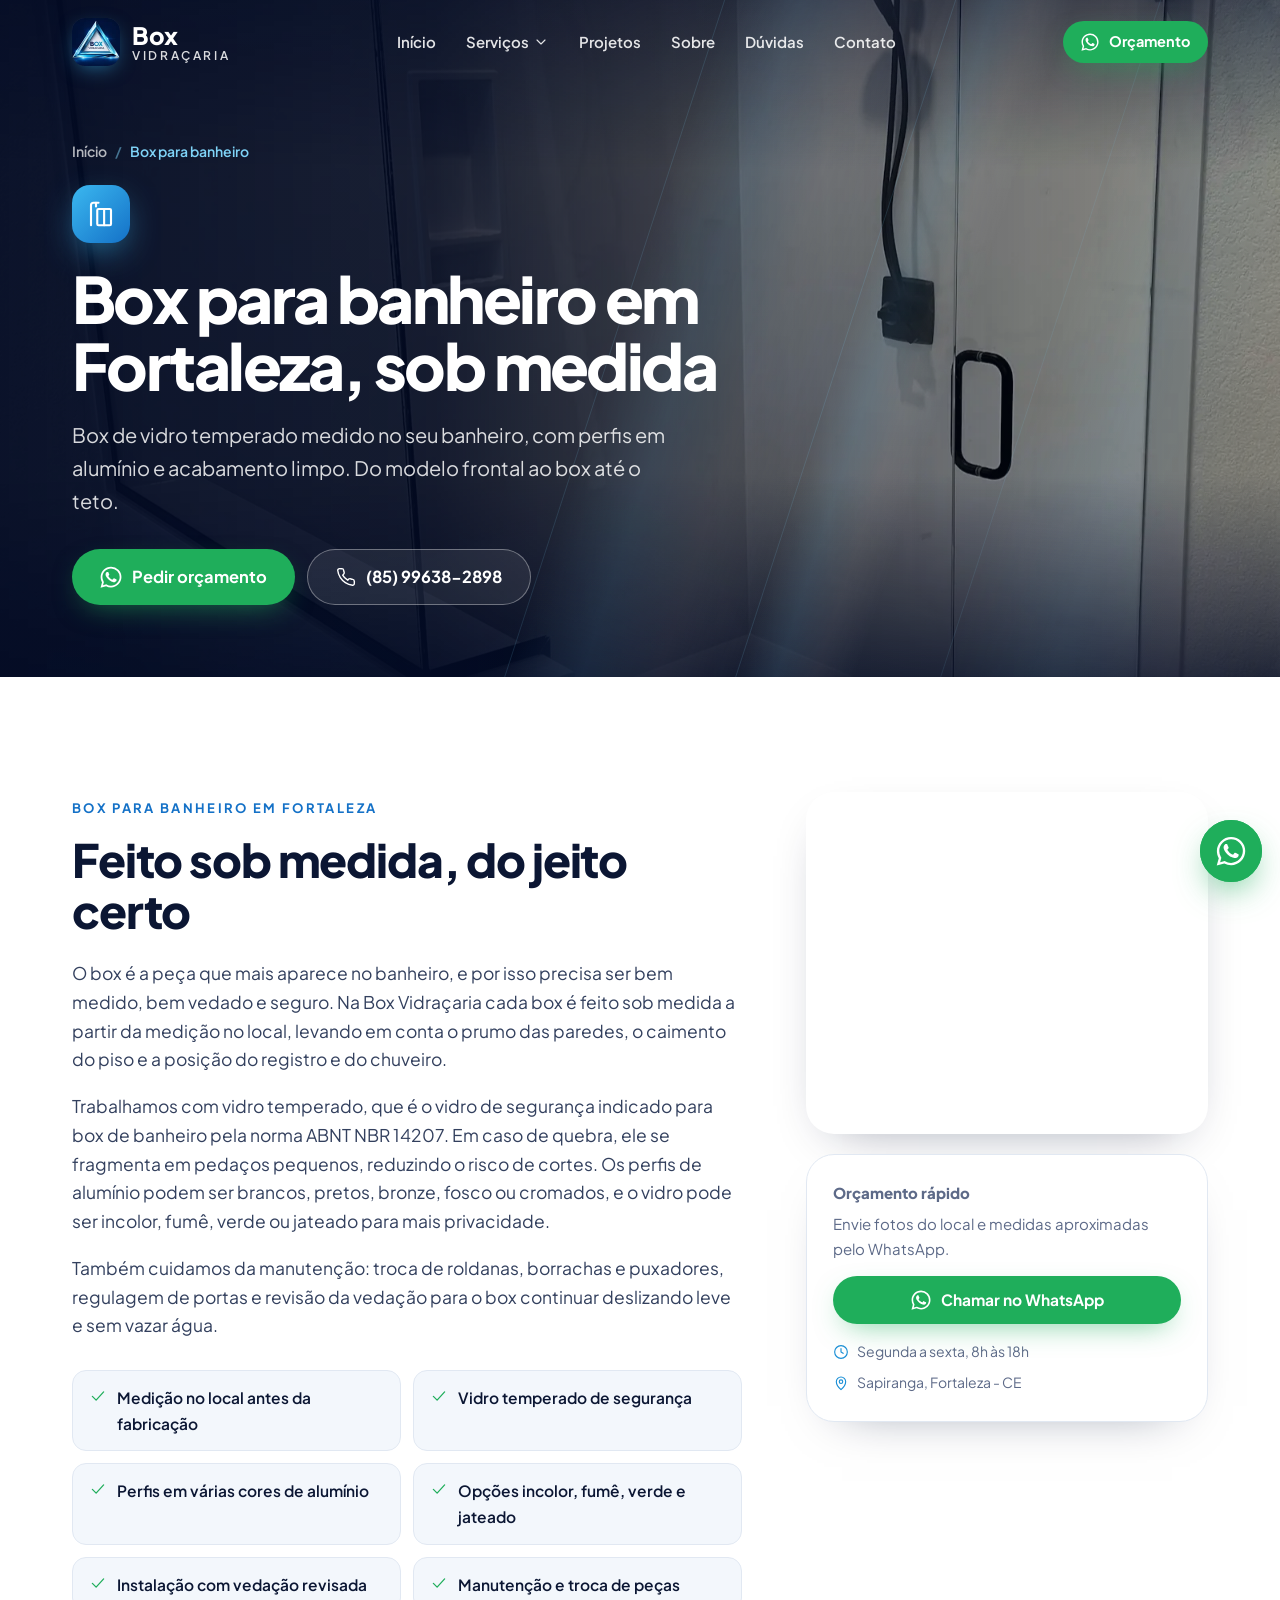
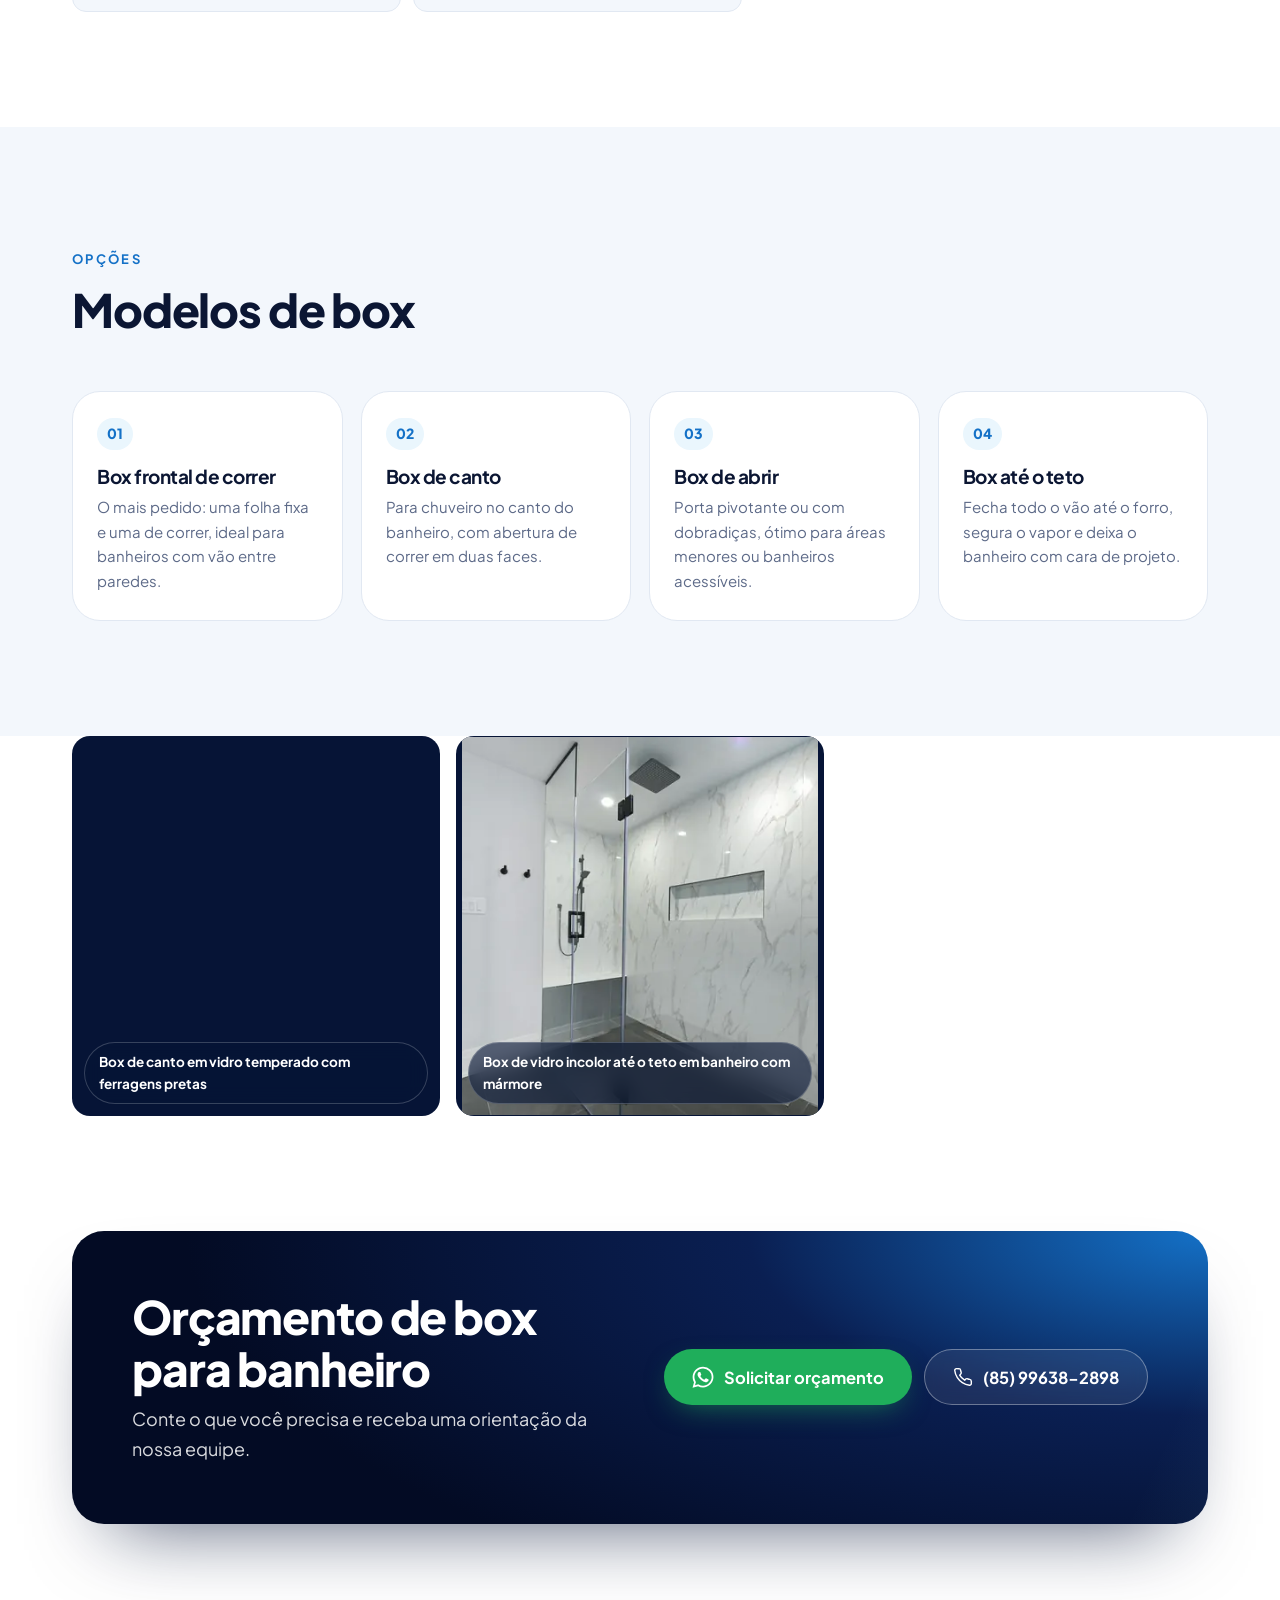
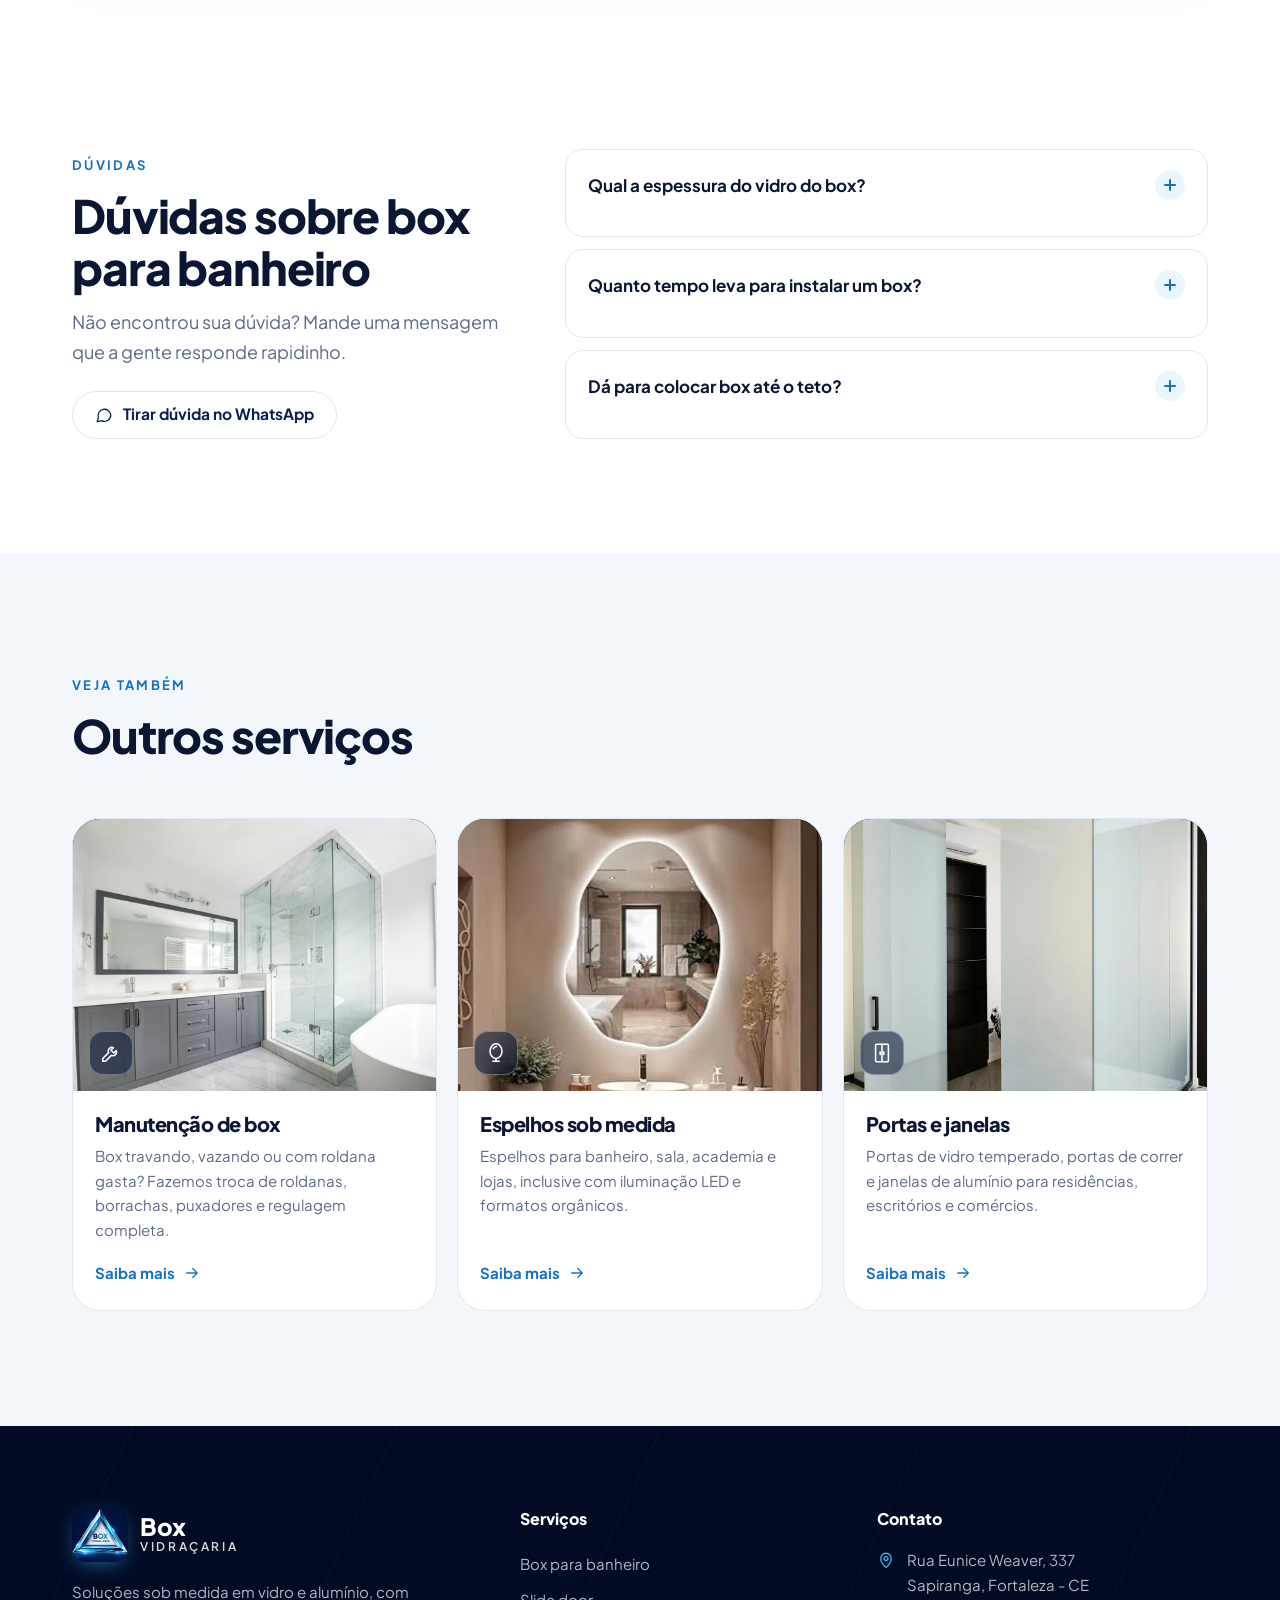
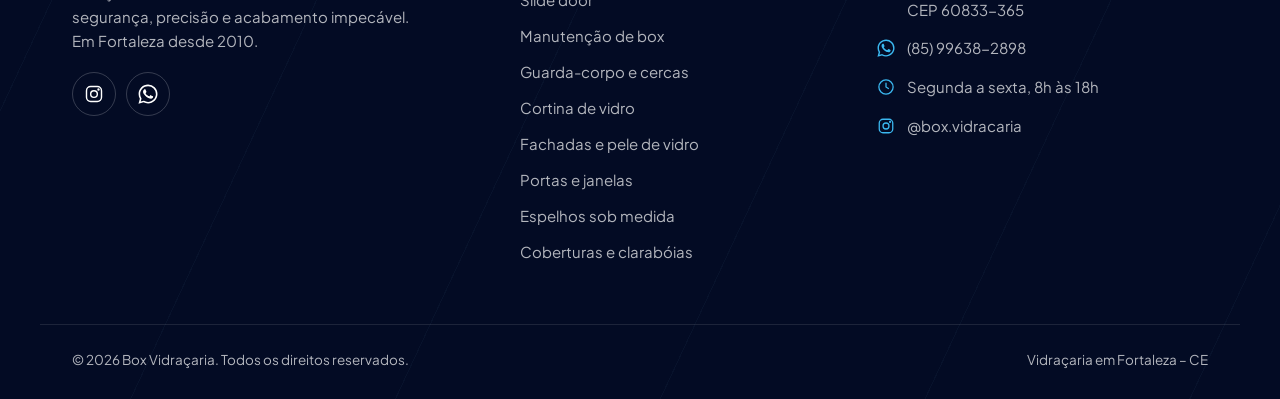
==== commit aecc4ea5: "Add files via upload" ====
--- a/box-para-banheiro/index.html
+++ b/box-para-banheiro/index.html
@@ -29,8 +29,8 @@
 <link rel="preconnect" href="https://fonts.googleapis.com">
 <link rel="preconnect" href="https://fonts.gstatic.com" crossorigin>
 <link href="https://fonts.googleapis.com/css2?family=Plus+Jakarta+Sans:wght@400;500;600;700;800&display=swap" rel="stylesheet">
-<link rel="stylesheet" href="../assets/css/styles.css?v=2026-11-05">
-<script type="application/ld+json">{"@context":"https://schema.org","@type":"HomeAndConstructionBusiness","@id":"https://boxvidracariafortaleza.com.br/#empresa","name":"Box Vidraçaria","alternateName":"Box Vidraçaria Fortaleza","description":"Vidraçaria em Fortaleza desde 2010: box para banheiro, guarda-corpo, cortina de vidro, espelhos, portas, janelas, fachadas e pele de vidro sob medida.","url":"https://boxvidracariafortaleza.com.br/","logo":"https://boxvidracariafortaleza.com.br/logo.png","image":["https://boxvidracariafortaleza.com.br/assets/img/og-box-vidracaria.jpg","https://boxvidracariafortaleza.com.br/logo.png"],"telephone":"+5585996382898","priceRange":"$$","foundingDate":"2010","address":{"@type":"PostalAddress","streetAddress":"Rua Eunice Weaver, 337","addressLocality":"Fortaleza","addressRegion":"CE","postalCode":"60833-365","addressCountry":"BR"},"hasMap":"https://www.google.com/maps/search/?api=1&query=Rua+Eunice+Weaver+337+Sapiranga+Fortaleza+CE","areaServed":[{"@type":"City","name":"Fortaleza"},{"@type":"AdministrativeArea","name":"Região Metropolitana de Fortaleza"}],"openingHoursSpecification":[{"@type":"OpeningHoursSpecification","dayOfWeek":["Monday","Tuesday","Wednesday","Thursday","Friday"],"opens":"08:00","closes":"18:00"}],"sameAs":["https://www.instagram.com/box.vidracaria/"],"contactPoint":{"@type":"ContactPoint","telephone":"+5585996382898","contactType":"customer service","areaServed":"BR","availableLanguage":"Portuguese"},"hasOfferCatalog":{"@type":"OfferCatalog","name":"Serviços de vidraçaria","itemListElement":[{"@type":"Offer","itemOffered":{"@type":"Service","name":"Box para banheiro","url":"https://boxvidracariafortaleza.com.br/box-para-banheiro/"}},{"@type":"Offer","itemOffered":{"@type":"Service","name":"Manutenção de box","url":"https://boxvidracariafortaleza.com.br/manutencao-de-box/"}},{"@type":"Offer","itemOffered":{"@type":"Service","name":"Guarda-corpo e cercas","url":"https://boxvidracariafortaleza.com.br/guarda-corpo-de-vidro/"}},{"@type":"Offer","itemOffered":{"@type":"Service","name":"Cortina de vidro","url":"https://boxvidracariafortaleza.com.br/cortina-de-vidro/"}},{"@type":"Offer","itemOffered":{"@type":"Service","name":"Fachadas e pele de vidro","url":"https://boxvidracariafortaleza.com.br/fachada-pele-de-vidro/"}},{"@type":"Offer","itemOffered":{"@type":"Service","name":"Portas e janelas","url":"https://boxvidracariafortaleza.com.br/portas-e-janelas/"}},{"@type":"Offer","itemOffered":{"@type":"Service","name":"Espelhos sob medida","url":"https://boxvidracariafortaleza.com.br/espelhos-sob-medida/"}},{"@type":"Offer","itemOffered":{"@type":"Service","name":"Coberturas e clarabóias","url":"https://boxvidracariafortaleza.com.br/cobertura-de-vidro/"}}]}}</script>
+<link rel="stylesheet" href="../assets/css/styles.css?v=2026-11-12">
+<script type="application/ld+json">{"@context":"https://schema.org","@type":"HomeAndConstructionBusiness","@id":"https://boxvidracariafortaleza.com.br/#empresa","name":"Box Vidraçaria","alternateName":"Box Vidraçaria Fortaleza","description":"Vidraçaria em Fortaleza desde 2010: box para banheiro, guarda-corpo, cortina de vidro, espelhos, portas, janelas, fachadas e pele de vidro sob medida.","url":"https://boxvidracariafortaleza.com.br/","logo":"https://boxvidracariafortaleza.com.br/logo.png","image":["https://boxvidracariafortaleza.com.br/assets/img/og-box-vidracaria.jpg","https://boxvidracariafortaleza.com.br/logo.png"],"telephone":"+5585996382898","priceRange":"$$","foundingDate":"2010","address":{"@type":"PostalAddress","streetAddress":"Rua Eunice Weaver, 337","addressLocality":"Fortaleza","addressRegion":"CE","postalCode":"60833-365","addressCountry":"BR"},"hasMap":"https://www.google.com/maps/search/?api=1&query=Rua+Eunice+Weaver+337+Sapiranga+Fortaleza+CE","areaServed":[{"@type":"City","name":"Fortaleza"},{"@type":"AdministrativeArea","name":"Região Metropolitana de Fortaleza"}],"openingHoursSpecification":[{"@type":"OpeningHoursSpecification","dayOfWeek":["Monday","Tuesday","Wednesday","Thursday","Friday"],"opens":"08:00","closes":"18:00"}],"sameAs":["https://www.instagram.com/box.vidracaria/"],"contactPoint":{"@type":"ContactPoint","telephone":"+5585996382898","contactType":"customer service","areaServed":"BR","availableLanguage":"Portuguese"},"hasOfferCatalog":{"@type":"OfferCatalog","name":"Serviços de vidraçaria","itemListElement":[{"@type":"Offer","itemOffered":{"@type":"Service","name":"Box para banheiro","url":"https://boxvidracariafortaleza.com.br/box-para-banheiro/"}},{"@type":"Offer","itemOffered":{"@type":"Service","name":"Slide door","url":"https://boxvidracariafortaleza.com.br/slide-door/"}},{"@type":"Offer","itemOffered":{"@type":"Service","name":"Manutenção de box","url":"https://boxvidracariafortaleza.com.br/manutencao-de-box/"}},{"@type":"Offer","itemOffered":{"@type":"Service","name":"Guarda-corpo e cercas","url":"https://boxvidracariafortaleza.com.br/guarda-corpo-de-vidro/"}},{"@type":"Offer","itemOffered":{"@type":"Service","name":"Cortina de vidro","url":"https://boxvidracariafortaleza.com.br/cortina-de-vidro/"}},{"@type":"Offer","itemOffered":{"@type":"Service","name":"Fachadas e pele de vidro","url":"https://boxvidracariafortaleza.com.br/fachada-pele-de-vidro/"}},{"@type":"Offer","itemOffered":{"@type":"Service","name":"Portas e janelas","url":"https://boxvidracariafortaleza.com.br/portas-e-janelas/"}},{"@type":"Offer","itemOffered":{"@type":"Service","name":"Espelhos sob medida","url":"https://boxvidracariafortaleza.com.br/espelhos-sob-medida/"}},{"@type":"Offer","itemOffered":{"@type":"Service","name":"Coberturas e clarabóias","url":"https://boxvidracariafortaleza.com.br/cobertura-de-vidro/"}}]}}</script>
 <script type="application/ld+json">{"@context":"https://schema.org","@type":"Service","name":"Box para banheiro","serviceType":"Box para banheiro","description":"Box para banheiro em Fortaleza feito sob medida em vidro temperado: frontal, de canto, de abrir e até o teto. Medição, fabricação e instalação. Peça orçamento.","url":"https://boxvidracariafortaleza.com.br/box-para-banheiro/","provider":{"@id":"https://boxvidracariafortaleza.com.br/#empresa"},"areaServed":{"@type":"City","name":"Fortaleza"},"image":"https://boxvidracariafortaleza.com.br/assets/img/box-canto-1600.webp"}</script>
 <script type="application/ld+json">{"@context":"https://schema.org","@type":"BreadcrumbList","itemListElement":[{"@type":"ListItem","position":1,"name":"Início","item":"https://boxvidracariafortaleza.com.br/"},{"@type":"ListItem","position":2,"name":"Box para banheiro","item":"https://boxvidracariafortaleza.com.br/box-para-banheiro/"}]}</script>
 <script type="application/ld+json">{"@context":"https://schema.org","@type":"FAQPage","mainEntity":[{"@type":"Question","name":"Qual a espessura do vidro do box?","acceptedAnswer":{"@type":"Answer","text":"O padrão para box de correr é o vidro temperado de 8 mm, que oferece boa rigidez e segurança. O vidro é sempre definido na medição, conforme o modelo e o tamanho do vão."}},{"@type":"Question","name":"Quanto tempo leva para instalar um box?","acceptedAnswer":{"@type":"Answer","text":"Depois da medição, o vidro temperado é produzido sob medida. O prazo de entrega é informado no orçamento; a instalação em si costuma ser feita em poucas horas."}},{"@type":"Question","name":"Dá para colocar box até o teto?","acceptedAnswer":{"@type":"Answer","text":"Sim. O box até o teto fecha todo o vão, ajuda a manter o vapor no chuveiro e deixa o banheiro mais moderno. Avaliamos a altura e o forro na visita técnica."}}]}</script>
@@ -48,7 +48,7 @@
         <li><a href="../">Início</a></li>
         <li class="has-drop">
           <button type="button" class="drop-btn" aria-expanded="false" aria-controls="drop-servicos">Serviços <svg class="ico " width="16" height="16" viewBox="0 0 24 24" fill="none" stroke="currentColor" stroke-width="1.7" stroke-linecap="round" stroke-linejoin="round" aria-hidden="true" focusable="false"><path d="M6 9l6 6 6-6"/></svg></button>
-          <div class="drop" id="drop-servicos"><ul><li><a href="../box-para-banheiro/"><svg class="ico " width="18" height="18" viewBox="0 0 24 24" fill="none" stroke="currentColor" stroke-width="1.7" stroke-linecap="round" stroke-linejoin="round" aria-hidden="true" focusable="false"><path d="M4 21V5a2 2 0 0 1 2-2h4"/><path d="M8 3v3"/><rect x="9" y="8" width="11" height="13" rx="1"/><path d="M14.5 8v13"/></svg><span>Box para banheiro</span></a></li><li><a href="../manutencao-de-box/"><svg class="ico " width="18" height="18" viewBox="0 0 24 24" fill="none" stroke="currentColor" stroke-width="1.7" stroke-linecap="round" stroke-linejoin="round" aria-hidden="true" focusable="false"><path d="M14.7 6.3a4 4 0 0 0-5.3 5.3L3 18v3h3l6.4-6.4a4 4 0 0 0 5.3-5.3L15 12l-3-3z"/></svg><span>Manutenção de box</span></a></li><li><a href="../guarda-corpo-de-vidro/"><svg class="ico " width="18" height="18" viewBox="0 0 24 24" fill="none" stroke="currentColor" stroke-width="1.7" stroke-linecap="round" stroke-linejoin="round" aria-hidden="true" focusable="false"><path d="M2 7h20M3 7v13M21 7v13M2 20h20"/><path d="M7.5 9.5l3 8M13 9.5l3 8" opacity=".55"/></svg><span>Guarda-corpo e cercas</span></a></li><li><a href="../cortina-de-vidro/"><svg class="ico " width="18" height="18" viewBox="0 0 24 24" fill="none" stroke="currentColor" stroke-width="1.7" stroke-linecap="round" stroke-linejoin="round" aria-hidden="true" focusable="false"><path d="M2 4h20M3 20h18"/><path d="M5 4v16M10 4v16M15 4v16M20 4v16"/><path d="M6.5 9l2 2M11.5 9l2 2M16.5 9l2 2" opacity=".55"/></svg><span>Cortina de vidro</span></a></li><li><a href="../fachada-pele-de-vidro/"><svg class="ico " width="18" height="18" viewBox="0 0 24 24" fill="none" stroke="currentColor" stroke-width="1.7" stroke-linecap="round" stroke-linejoin="round" aria-hidden="true" focusable="false"><rect x="4" y="2.5" width="16" height="19" rx="1"/><path d="M4 8.8h16M4 15.2h16M9.3 2.5v19M14.7 2.5v19"/></svg><span>Fachadas e pele de vidro</span></a></li><li><a href="../portas-e-janelas/"><svg class="ico " width="18" height="18" viewBox="0 0 24 24" fill="none" stroke="currentColor" stroke-width="1.7" stroke-linecap="round" stroke-linejoin="round" aria-hidden="true" focusable="false"><rect x="5" y="2.5" width="14" height="19" rx="1"/><path d="M12 2.5v19M10 11v2.5M14 11v2.5"/></svg><span>Portas e janelas</span></a></li><li><a href="../espelhos-sob-medida/"><svg class="ico " width="18" height="18" viewBox="0 0 24 24" fill="none" stroke="currentColor" stroke-width="1.7" stroke-linecap="round" stroke-linejoin="round" aria-hidden="true" focusable="false"><ellipse cx="12" cy="10" rx="6.5" ry="8"/><path d="M9 7.5c.8-1.6 2-2.4 3.5-2.6M12 18v3M8.5 21h7"/></svg><span>Espelhos sob medida</span></a></li><li><a href="../cobertura-de-vidro/"><svg class="ico " width="18" height="18" viewBox="0 0 24 24" fill="none" stroke="currentColor" stroke-width="1.7" stroke-linecap="round" stroke-linejoin="round" aria-hidden="true" focusable="false"><path d="M2 13L12 4l10 9"/><path d="M5.5 10v10h13V10"/><path d="M8.5 8.2l3.5 3.3 3.5-3.3" opacity=".55"/></svg><span>Coberturas e clarabóias</span></a></li></ul></div>
+          <div class="drop" id="drop-servicos"><ul><li><a href="../box-para-banheiro/"><svg class="ico " width="18" height="18" viewBox="0 0 24 24" fill="none" stroke="currentColor" stroke-width="1.7" stroke-linecap="round" stroke-linejoin="round" aria-hidden="true" focusable="false"><path d="M4 21V5a2 2 0 0 1 2-2h4"/><path d="M8 3v3"/><rect x="9" y="8" width="11" height="13" rx="1"/><path d="M14.5 8v13"/></svg><span>Box para banheiro</span></a></li><li><a href="../slide-door/"><svg class="ico " width="18" height="18" viewBox="0 0 24 24" fill="none" stroke="currentColor" stroke-width="1.7" stroke-linecap="round" stroke-linejoin="round" aria-hidden="true" focusable="false"><rect x="5" y="2.5" width="14" height="19" rx="1"/><path d="M12 2.5v19M10 11v2.5M14 11v2.5"/></svg><span>Slide door</span></a></li><li><a href="../manutencao-de-box/"><svg class="ico " width="18" height="18" viewBox="0 0 24 24" fill="none" stroke="currentColor" stroke-width="1.7" stroke-linecap="round" stroke-linejoin="round" aria-hidden="true" focusable="false"><path d="M14.7 6.3a4 4 0 0 0-5.3 5.3L3 18v3h3l6.4-6.4a4 4 0 0 0 5.3-5.3L15 12l-3-3z"/></svg><span>Manutenção de box</span></a></li><li><a href="../guarda-corpo-de-vidro/"><svg class="ico " width="18" height="18" viewBox="0 0 24 24" fill="none" stroke="currentColor" stroke-width="1.7" stroke-linecap="round" stroke-linejoin="round" aria-hidden="true" focusable="false"><path d="M2 7h20M3 7v13M21 7v13M2 20h20"/><path d="M7.5 9.5l3 8M13 9.5l3 8" opacity=".55"/></svg><span>Guarda-corpo e cercas</span></a></li><li><a href="../cortina-de-vidro/"><svg class="ico " width="18" height="18" viewBox="0 0 24 24" fill="none" stroke="currentColor" stroke-width="1.7" stroke-linecap="round" stroke-linejoin="round" aria-hidden="true" focusable="false"><path d="M2 4h20M3 20h18"/><path d="M5 4v16M10 4v16M15 4v16M20 4v16"/><path d="M6.5 9l2 2M11.5 9l2 2M16.5 9l2 2" opacity=".55"/></svg><span>Cortina de vidro</span></a></li><li><a href="../fachada-pele-de-vidro/"><svg class="ico " width="18" height="18" viewBox="0 0 24 24" fill="none" stroke="currentColor" stroke-width="1.7" stroke-linecap="round" stroke-linejoin="round" aria-hidden="true" focusable="false"><rect x="4" y="2.5" width="16" height="19" rx="1"/><path d="M4 8.8h16M4 15.2h16M9.3 2.5v19M14.7 2.5v19"/></svg><span>Fachadas e pele de vidro</span></a></li><li><a href="../portas-e-janelas/"><svg class="ico " width="18" height="18" viewBox="0 0 24 24" fill="none" stroke="currentColor" stroke-width="1.7" stroke-linecap="round" stroke-linejoin="round" aria-hidden="true" focusable="false"><rect x="5" y="2.5" width="14" height="19" rx="1"/><path d="M12 2.5v19M10 11v2.5M14 11v2.5"/></svg><span>Portas e janelas</span></a></li><li><a href="../espelhos-sob-medida/"><svg class="ico " width="18" height="18" viewBox="0 0 24 24" fill="none" stroke="currentColor" stroke-width="1.7" stroke-linecap="round" stroke-linejoin="round" aria-hidden="true" focusable="false"><ellipse cx="12" cy="10" rx="6.5" ry="8"/><path d="M9 7.5c.8-1.6 2-2.4 3.5-2.6M12 18v3M8.5 21h7"/></svg><span>Espelhos sob medida</span></a></li><li><a href="../cobertura-de-vidro/"><svg class="ico " width="18" height="18" viewBox="0 0 24 24" fill="none" stroke="currentColor" stroke-width="1.7" stroke-linecap="round" stroke-linejoin="round" aria-hidden="true" focusable="false"><path d="M2 13L12 4l10 9"/><path d="M5.5 10v10h13V10"/><path d="M8.5 8.2l3.5 3.3 3.5-3.3" opacity=".55"/></svg><span>Coberturas e clarabóias</span></a></li></ul></div>
         </li>
         <li><a href="../#projetos">Projetos</a></li>
         <li><a href="../#sobre">Sobre</a></li>
@@ -66,7 +66,7 @@
   <div class="mobile-menu" id="menu-movel" data-menu hidden>
     <div class="container">
       <p class="mm-label">Serviços</p>
-      <ul class="mm-services"><li><a href="../box-para-banheiro/">Box para banheiro</a></li><li><a href="../manutencao-de-box/">Manutenção de box</a></li><li><a href="../guarda-corpo-de-vidro/">Guarda-corpo e cercas</a></li><li><a href="../cortina-de-vidro/">Cortina de vidro</a></li><li><a href="../fachada-pele-de-vidro/">Fachadas e pele de vidro</a></li><li><a href="../portas-e-janelas/">Portas e janelas</a></li><li><a href="../espelhos-sob-medida/">Espelhos sob medida</a></li><li><a href="../cobertura-de-vidro/">Coberturas e clarabóias</a></li></ul>
+      <ul class="mm-services"><li><a href="../box-para-banheiro/">Box para banheiro</a></li><li><a href="../slide-door/">Slide door</a></li><li><a href="../manutencao-de-box/">Manutenção de box</a></li><li><a href="../guarda-corpo-de-vidro/">Guarda-corpo e cercas</a></li><li><a href="../cortina-de-vidro/">Cortina de vidro</a></li><li><a href="../fachada-pele-de-vidro/">Fachadas e pele de vidro</a></li><li><a href="../portas-e-janelas/">Portas e janelas</a></li><li><a href="../espelhos-sob-medida/">Espelhos sob medida</a></li><li><a href="../cobertura-de-vidro/">Coberturas e clarabóias</a></li></ul>
       <ul class="mm-main">
         <li><a href="../">Início</a></li>
         <li><a href="../#projetos">Projetos</a></li>
@@ -210,7 +210,7 @@
         </div>
       </a>
       <a class="service-card" href="../espelhos-sob-medida/" data-reveal style="--d:70ms">
-        <div class="sc-media"><img src="../assets/img/espelho-led-1600.webp" srcset="../assets/img/espelho-led-640.webp 640w, ../assets/img/espelho-led-1024.webp 1024w, ../assets/img/espelho-led-1600.webp 1600w" sizes="(min-width: 1100px) 25vw, (min-width: 640px) 50vw, 100vw" width="1600" height="1487" alt="Espelhos sob medida – Box Vidraçaria Fortaleza" loading="lazy" decoding="async"><span class="sc-ico"><svg class="ico " width="22" height="22" viewBox="0 0 24 24" fill="none" stroke="currentColor" stroke-width="1.7" stroke-linecap="round" stroke-linejoin="round" aria-hidden="true" focusable="false"><ellipse cx="12" cy="10" rx="6.5" ry="8"/><path d="M9 7.5c.8-1.6 2-2.4 3.5-2.6M12 18v3M8.5 21h7"/></svg></span></div>
+        <div class="sc-media"><img src="../assets/img/espelho-led-350.webp" srcset="../assets/img/espelho-led-350.webp 350w" sizes="(min-width: 1100px) 25vw, (min-width: 640px) 50vw, 100vw" width="350" height="350" alt="Espelhos sob medida – Box Vidraçaria Fortaleza" loading="lazy" decoding="async"><span class="sc-ico"><svg class="ico " width="22" height="22" viewBox="0 0 24 24" fill="none" stroke="currentColor" stroke-width="1.7" stroke-linecap="round" stroke-linejoin="round" aria-hidden="true" focusable="false"><ellipse cx="12" cy="10" rx="6.5" ry="8"/><path d="M9 7.5c.8-1.6 2-2.4 3.5-2.6M12 18v3M8.5 21h7"/></svg></span></div>
         <div class="sc-body">
           <h3>Espelhos sob medida</h3>
           <p>Espelhos para banheiro, sala, academia e lojas, inclusive com iluminação LED e formatos orgânicos.</p>
@@ -245,7 +245,7 @@
     </div>
     <div>
       <p class="f-title">Serviços</p>
-      <ul class="f-links"><li><a href="../box-para-banheiro/">Box para banheiro</a></li><li><a href="../manutencao-de-box/">Manutenção de box</a></li><li><a href="../guarda-corpo-de-vidro/">Guarda-corpo e cercas</a></li><li><a href="../cortina-de-vidro/">Cortina de vidro</a></li><li><a href="../fachada-pele-de-vidro/">Fachadas e pele de vidro</a></li><li><a href="../portas-e-janelas/">Portas e janelas</a></li><li><a href="../espelhos-sob-medida/">Espelhos sob medida</a></li><li><a href="../cobertura-de-vidro/">Coberturas e clarabóias</a></li></ul>
+      <ul class="f-links"><li><a href="../box-para-banheiro/">Box para banheiro</a></li><li><a href="../slide-door/">Slide door</a></li><li><a href="../manutencao-de-box/">Manutenção de box</a></li><li><a href="../guarda-corpo-de-vidro/">Guarda-corpo e cercas</a></li><li><a href="../cortina-de-vidro/">Cortina de vidro</a></li><li><a href="../fachada-pele-de-vidro/">Fachadas e pele de vidro</a></li><li><a href="../portas-e-janelas/">Portas e janelas</a></li><li><a href="../espelhos-sob-medida/">Espelhos sob medida</a></li><li><a href="../cobertura-de-vidro/">Coberturas e clarabóias</a></li></ul>
     </div>
     <div>
       <p class="f-title">Contato</p>
@@ -268,6 +268,6 @@
   <img alt="" data-lb-img>
   <p class="lb-cap" data-lb-cap></p>
 </dialog>
-<script src="../assets/js/main.js?v=2026-11-05" defer></script>
+<script src="../assets/js/main.js?v=2026-11-12" defer></script>
 </body>
 </html>
--- a/assets/css/styles.css
+++ b/assets/css/styles.css
@@ -263,7 +263,7 @@
 /* cards de serviço */
 .services-grid { display: grid; gap: 20px; grid-template-columns: 1fr; }
 @media (min-width: 640px) { .services-grid { grid-template-columns: 1fr 1fr; } }
-@media (min-width: 1100px) { .services-grid { grid-template-columns: repeat(4, 1fr); } .services-grid.three { grid-template-columns: repeat(3, 1fr); } }
+@media (min-width: 1000px) { .services-grid { grid-template-columns: repeat(3, 1fr); } }
 .service-card {
   position: relative; display: flex; flex-direction: column; overflow: hidden;
   background: #fff; border: 1px solid var(--line); border-radius: var(--radius-lg);
@@ -517,3 +517,6 @@
   .js [data-reveal], .hero-in { opacity: 1; transform: none; }
   .marquee-track { animation: none; }
 }
+
+/* enquadramento da foto do card de box */
+.service-card[href$="box-para-banheiro/"] .sc-media img { object-position: center; }
